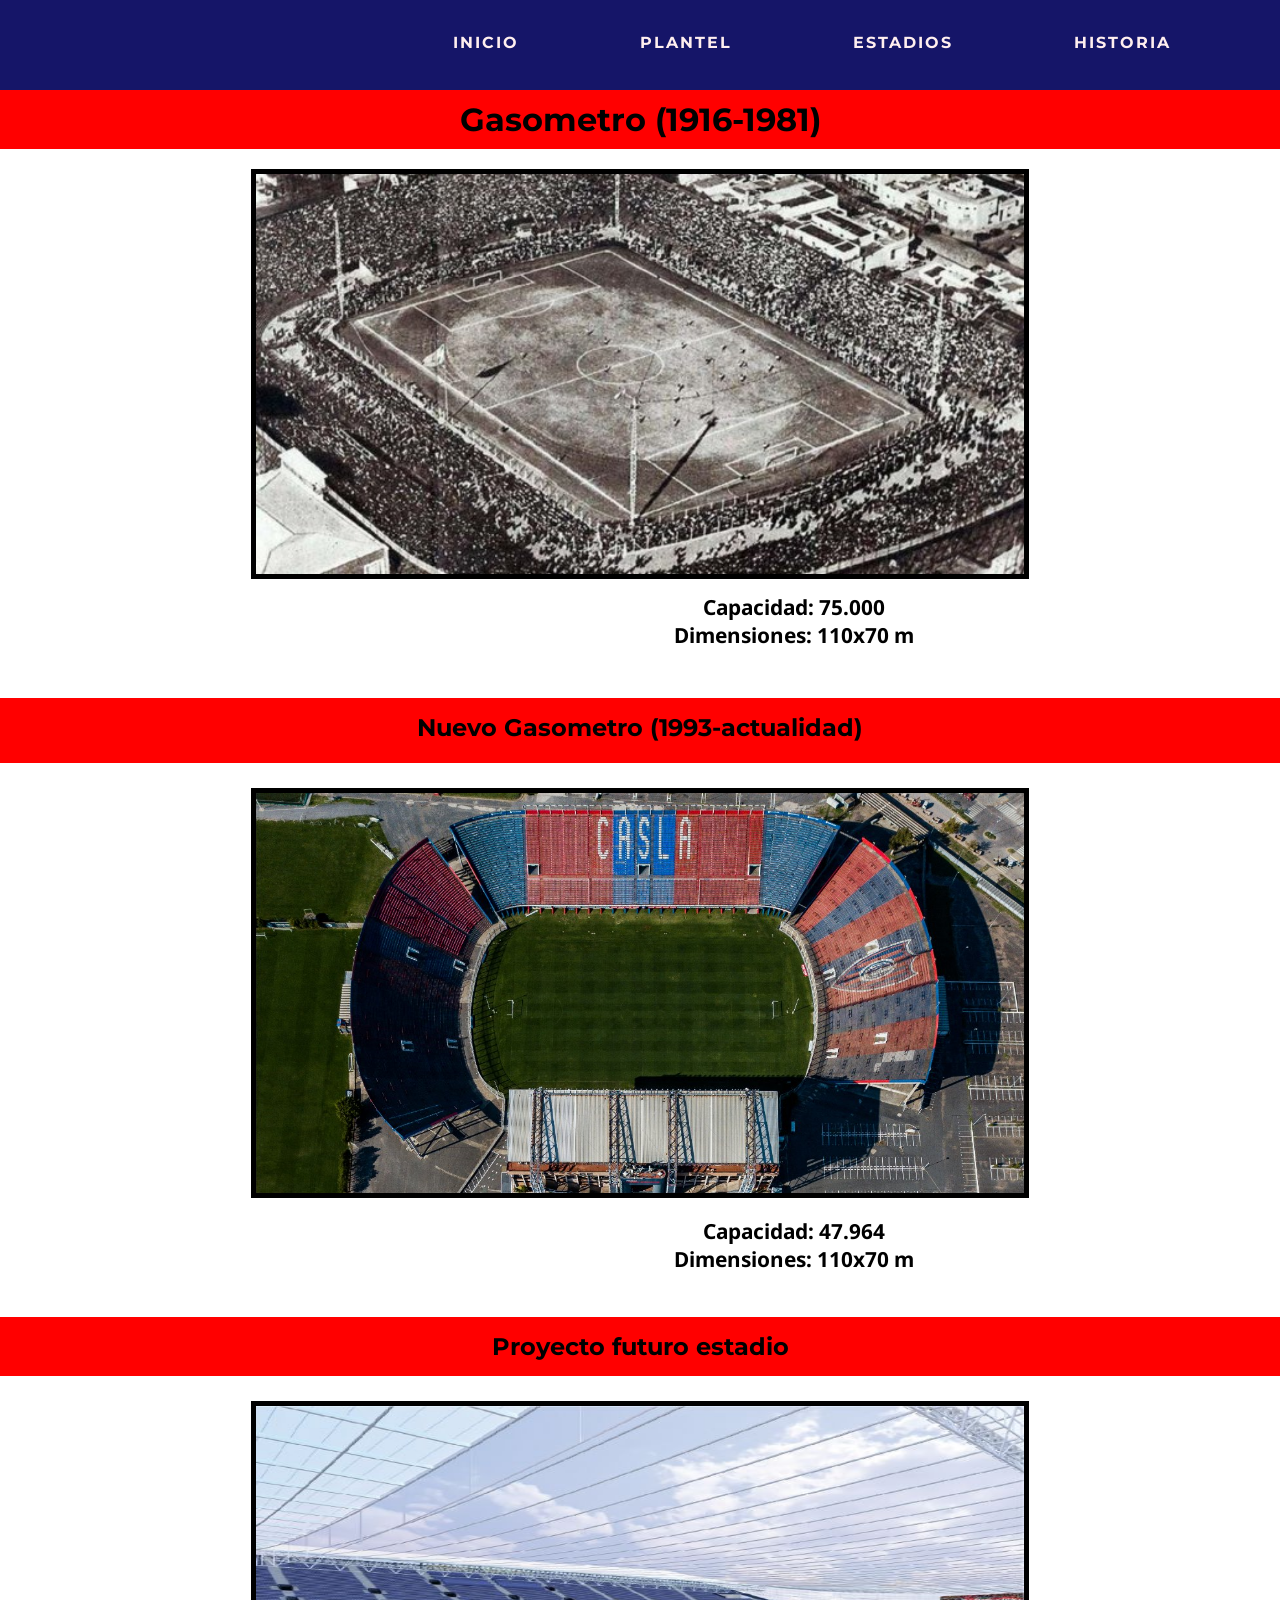
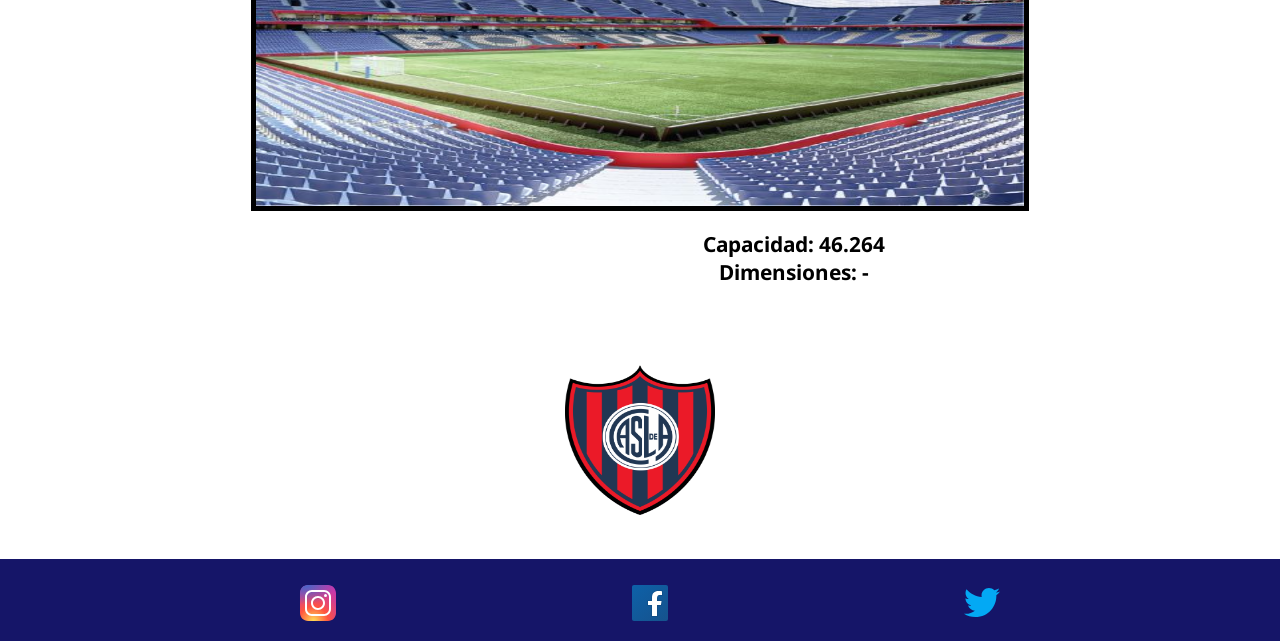
==== section/estadio.html @ 669f0669 "nav cambiada" ====
<!DOCTYPE html>
<html lang="en">
<head>
    <meta charset="UTF-8">
    <meta http-equiv="X-UA-Compatible" content="IE=edge">
    <meta name="viewport" content="width=device-width, initial-scale=1.0">
    <link rel="stylesheet" href="../css/styles.css">
    <link rel="shortcut icon" href="../img/pelota.ico" type="image/x-icon">
    <title>San Lorenzo</title>
</head>
<body>
    <div class="contenedor">
        <header>
            <nav>
                <ul>
                    <li>
                        <a href="../index.html">INICIO</a>
                    </li>
                    <li>
                        <a href="plantel.html">PLANTEL</a>
                    </li>
                    <li>
                        <a href="estadio.html">ESTADIOS</a>
                    </li>
                    <li>
                        <a href="historia.html">HISTORIA</a>
                    </li>
                    <li>
                        <a href="titulos.html">TITULOS</a>
                    </li>
                </ul>
            </nav>
        </header>

        <main class="viejo-gasometro">
            <h1 class="gasometro">Gasometro (1916-1981)</h1>
            <img class="foto-gasometro" src="../img/viejo-gasometro.jpg" alt="antiguo estadio de san lorenzo llamado gasometro">
            <p>Capacidad: 75.000 <br> Dimensiones: 110x70 m</p>
        </main>

        <section class="nuevo-gasometro">
            <h2 class="estadio">Nuevo Gasometro (1993-actualidad)</h2>
            <img class="foto-nuevo" src="../img/nuevo-gasometro.png" alt="estadio actual de san lorenzo llamado nuevo gasometro">
            <p class="capacidad">Capacidad: 47.964 <br> Dimensiones: 110x70 m</p>
        </section>

        <section class="proyecto">
            <h3 class="futuro">Proyecto futuro estadio</h3>
            <img class="foto-proyecto" src="../img/nuevo-estadio.jpg" alt="proyecto de nuevo estadio de san lorenzo">
            <p class="capacidad">Capacidad: 46.264 <br> Dimensiones: -</p>
        </section>

        <div class="escudo">
            <img src="../img/escudo.png" alt="escudo de san lorenzo">
        </div>

        <footer class="redes">
            <a href="https://www.instagram.com/" target="_blank"><img src="../img/instagram-logo.svg" alt="icono de instagram camara fotografica"></a>          
            <a href="https://www.facebook.com/" target="_blank"><img src="../img/facebook-logo.svg" alt="icono de facebook una f fondo color azul"></a>
            <a href="https://twitter.com/home?lang=es" target="_blank"><img src="../img/twitter-logo.svg" alt="icono de twitter"></a>
        </footer>
    </div>
</body>
</html>
---- css/styles.css ----
@import url('https://fonts.googleapis.com/css2?family=Montserrat:ital,wght@0,400;1,200&family=Noto+Sans:ital,wght@0,200;1,400&display=swap');

*{
    margin: 0;
    padding: 0;
}

body{
    text-align: center;
    font-family: 'Montserrat', sans-serif;
    font-weight: bolder;
    flex-direction: column;
    min-height: 100vh;
    background-color: rgb(21, 21, 104);
}

nav ul{
    list-style-type: none;
    margin-top: 20px;
    padding: 10px;
    height: 120px;
    width: 480px;
}

nav ul li{
    padding: 3px;
}

a{
    text-decoration: none;
    color: rgb(255, 239, 239);
    letter-spacing: 2px;
    text-transform: uppercase;
}

a:hover{
    color: rgb(160, 160, 160);
}

.foto-martegani{
    height: 400px;
    width: 400px;
    border: 5px solid black;
    margin: 15px;
}

.noticias{
    background-color: white;
    height: 1200px;
}

.destacadas{
    margin-top: 0%;
    padding: 20px;
    background-color: red;
    text-transform: uppercase;
}

.martegani{
    margin-top: 20px;
    padding: 10px;
    font-size: 2em;
}

p{
    height: 300px;
    width: 450px; 
    font-family: 'Noto Sans', sans-serif;
}

.ofertas{
    margin-top: 20px;
    margin-left: 5px;
    margin-right: 5px;
    letter-spacing: 1px;
}

.pasado{
    margin-top: 15px;
    margin-left: 5px;
    margin-right: 5px;
    letter-spacing: 1px;
}

.amistosos{
    background-color: white;
    height: 700px;
}

.jugador{
    height: 400px;
    width: 400px;
    margin-top: 20px;
    border: 5px solid black;
}

h3{
    margin: 20px;
    font-size: 2em;
}

.partidos{
    font-family: 'Noto Sans', sans-serif;
    letter-spacing: 1px;
    height: 170px;
}

.redes{
    padding: 10px;
    display: flex;
    flex-direction: row;
    justify-content: space-evenly;
}

nav{
    grid-area: nav;
}

.noticias{
    grid-area: noticias;
}

.amistosos{
    grid-area: amistosos;
}

.redes{
    grid-area: redes;
}

.grilla-general{
    display: grid;
    grid-template-areas: 
    "nav"
    "noticias"
    "amistosos"
    "redes";
}

@media (min-width: 480px){
    .grilla-general{
        margin: 0px;
        grid-template-columns: 1fr 1fr;
        grid-template-areas: 
        "nav       nav"
        "noticias  noticias"
        "amistosos amistosos"
        "redes     redes";
    }

nav ul{
    display: flex;
    flex-direction: row;
    justify-content: space-between;
    height: 50px;
    width: 768px;
}

.foto-martegani{
    height: 450px;
    width: 600px;
}

.martegani{
    margin-top: 0px;
}

.ofertas{
    margin-left: 30px;
}

.pasado{
    margin-top: -57px;
    margin-left: 20px;
}

.martegani, .ofertas, .pasado{
    width: 90%;
}

.amistosos{
    margin-top: -130px;
}

.jugador{
    height: 450px;
    width: 600px;
}

.partidos{
    width: 90%;
    margin-left: 40px;
}

}

@media (min-width: 768px){
    .grilla-general{
        margin: 0px;
        grid-template-columns: 1fr 1fr ;
        grid-template-areas:
        "nav nav"
        "noticias noticias"
        "amistosos amistosos"
        "redes redes";
    }

nav ul{
    width: 1024px;
}

.martegani{
    margin-left: 40px;
}

}

@media (min-width: 1024px){

    .grilla-general{
        margin: 0px;
        grid-template-columns: 1fr 1fr;
        grid-template-areas: 
        "nav nav"
        "noticias noticias"
        "amistosos amistosos"
        "redes redes";
    }

nav ul{
    margin-left: 400px;
}

.martegani{
    margin-left: 70px;
}

.ofertas{
    margin-top: 40px;
}

.pasado{
    height: 100%;
    margin-top: -165px;
}

.amistosos{
    margin-top: -275px;
}

.partidos{
    margin-top: 40px;
}

}

.viejo-gasometro{
    background-color: white;
    margin-bottom: -200px;
}

.gasometro{
    background-color: red;
    padding: 10px;
}

.foto-gasometro{
    width: 400px;
    height: 400px;
    border: 5px solid black;
    margin-top: 20px;
    margin-bottom: 10px;
}

.nuevo-gasometro{
    background-color: white;
    margin-bottom: -200px;
}

.estadio{
    background-color: red;
    padding: 15px;
    height: 35px;
    font-size: 1.5em;
    margin-bottom: 25px;
    margin-top: 5px;
}

.foto-nuevo{
    width: 400px;
    height: 400px;
    border: 5px solid black;
}

.titulo{
    margin-bottom: 20px;
}

.capacidad{
    margin-top: 15px;
}

.proyecto{
    background-color: white;
    margin-bottom: -165px;
}

.futuro{
    background-color: red;
    margin: 0px;
    padding: 15px;
    font-size: 1.5em;
}

.foto-proyecto{
    height: 400px;
    width: 400px;
    border: 5px solid black;
    margin-top: 25px;
}

.escudo{
    background-color: white;
    margin-bottom: 10px;
}

.escudo img{
    height: 150px;
    width: 150px;
    margin-bottom: 40px;
}

nav{
    grid-area: nav;
}

.viejo-gasometro{
    grid-area: viejo;
}

.nuevo-gasometro{
    grid-area: nuevo;
}

.proyecto{
    grid-area: proyecto;
}

.escudo{
    grid-area: escudo;
}

.redes{
    grid-area: redes;
}

.contenedor{
    display: grid;
    grid-template-areas: 
    "nav"
    "viejo"
    "nuevo"
    "proyecto"
    "escudo"
    "redes";
}

@media (min-width: 480px){
    .contenedor{
        width: 768px;
        grid-template-columns: 1fr 1fr;
        grid-template-areas:
        "nav      nav"
        "viejo    viejo"
        "nuevo    nuevo"
        "proyecto proyecto"
        "escudo   escudo"
        "redes    redes";
    }

.viejo-gasometro p{
    width: 768px;
    margin-left: 25px;
}

.capacidad{
    width: 768px;
    margin-left: 25px;
}
}


@media (min-width: 768px){
    .contenedor{
        width: 1024px;
        grid-template-columns: 1fr 1fr;
        grid-template-areas: 
        "nav      nav"
        "viejo    viejo"
        "nuevo    nuevo"
        "proyecto proyecto"
        "escudo   escudo"
        "redes    redes";
    }

nav ul, .viejo-gasometro, .nuevo-gasometro, .proyecto, .escudo, .redes{
    width: 1024px;
}

.foto-gasometro, .foto-nuevo, .foto-proyecto{
    width: 600px;
}

.viejo-gasometro p, .capacidad{
    width: 1024px;
    margin-left: 10px;
}

.escudo{
    width: 1024px;
    margin-left: 0px;
}
}

@media (min-width: 1024px){
    .contenedor{
        width: 100%;
        grid-template-columns: 1fr 1fr;
        grid-template-areas:
        "nav nav"
        "viejo viejo"
        "nuevo nuevo"
        "proyecto proyecto"
        "escudo escudo"
        "redes redes";
    }

header nav ul, .viejo-gasometro, .nuevo-gasometro, .proyecto, .escudo, .redes{
    width: 100%;
}

nav ul{
    margin-left: 440px;
}

.foto-gasometro, .foto-nuevo, .foto-proyecto{
    width: 60%;
}

.viejo-gasometro p, .capacidad{
    margin-left: 22%;
    font-size: 1.3em;
}

}
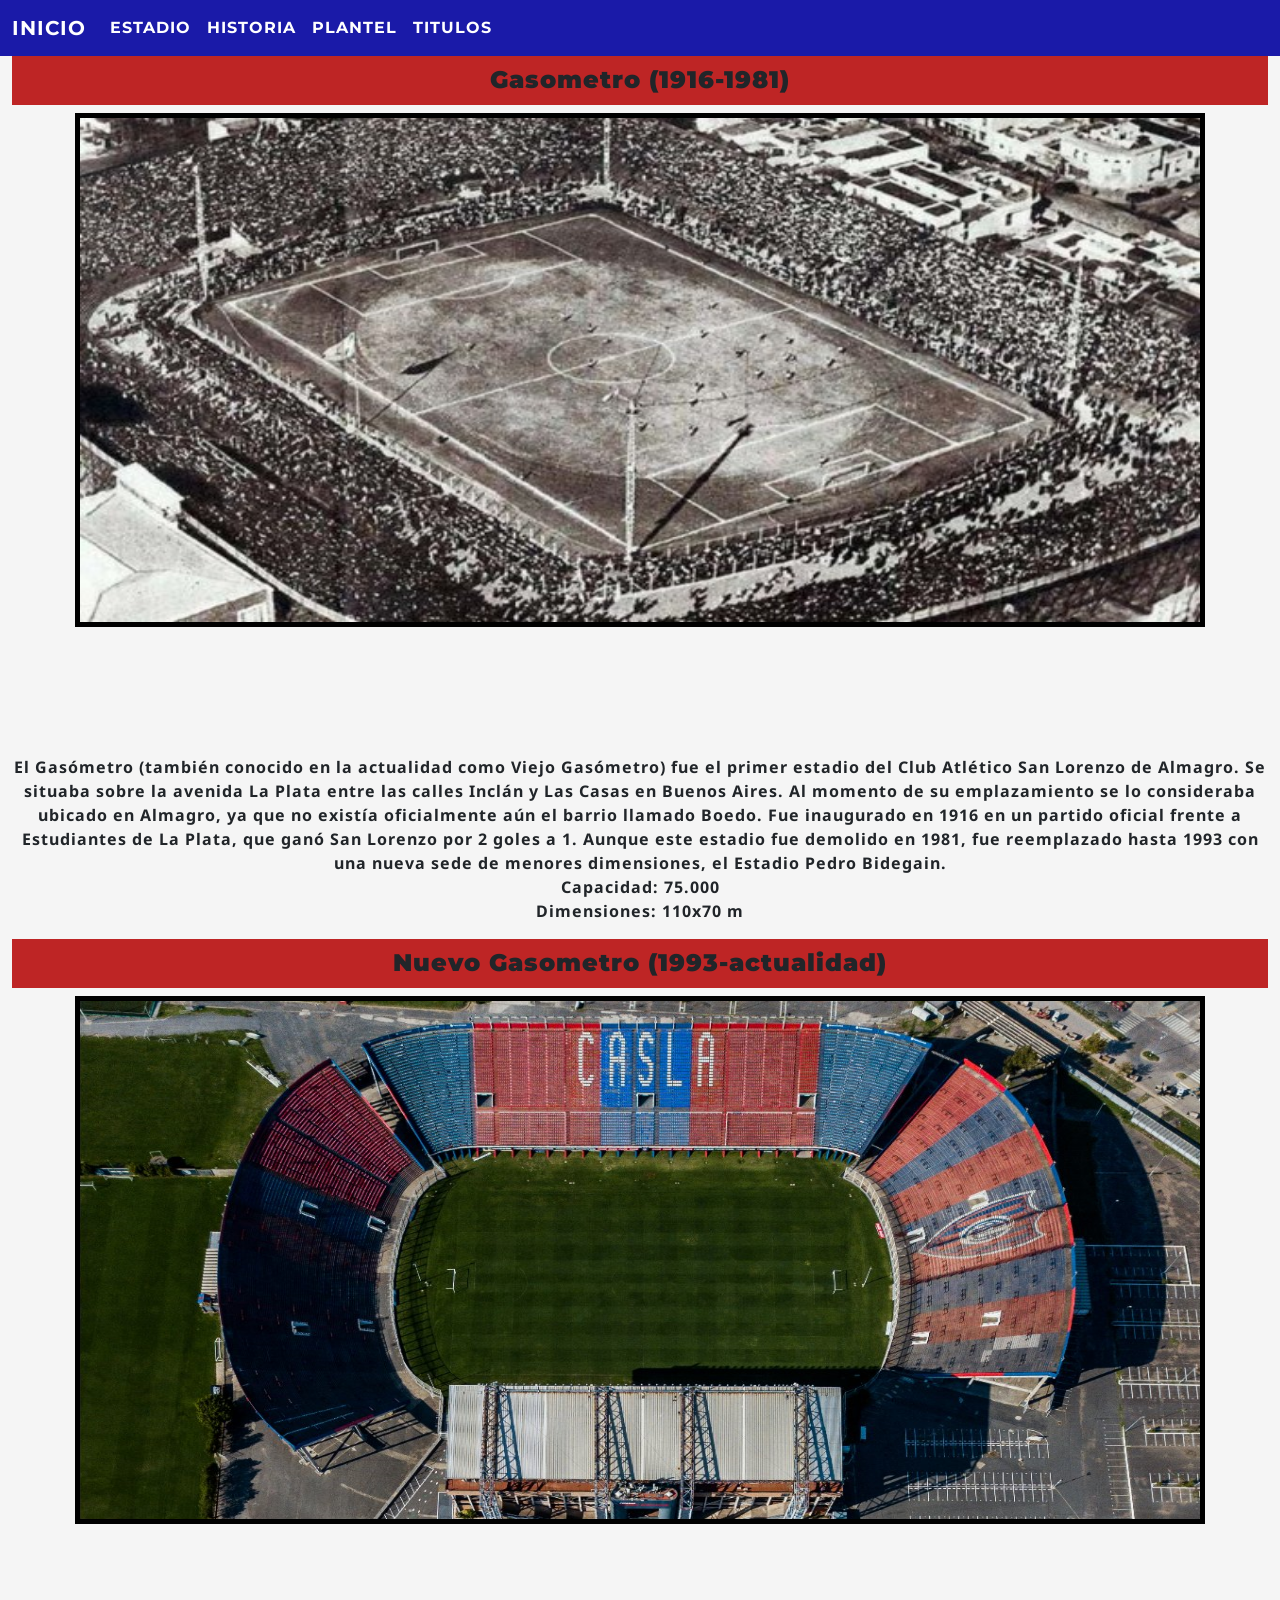
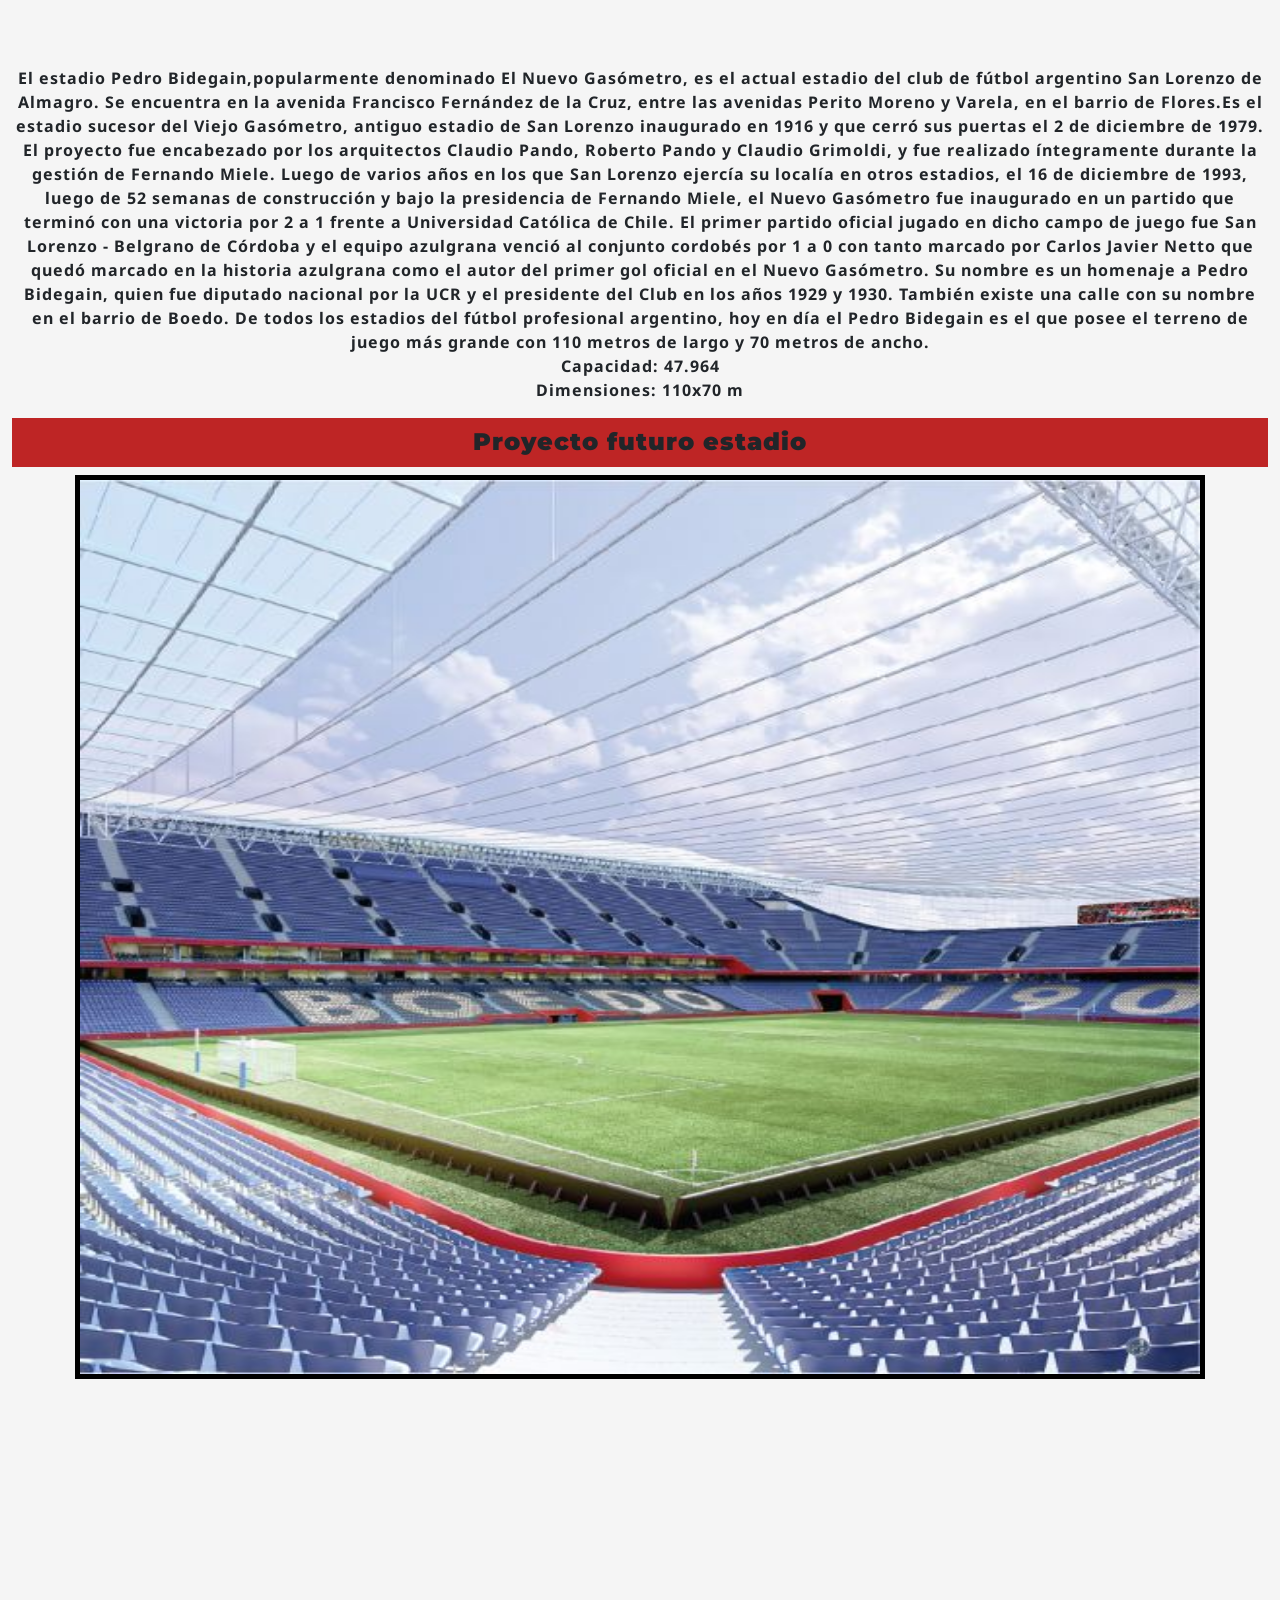
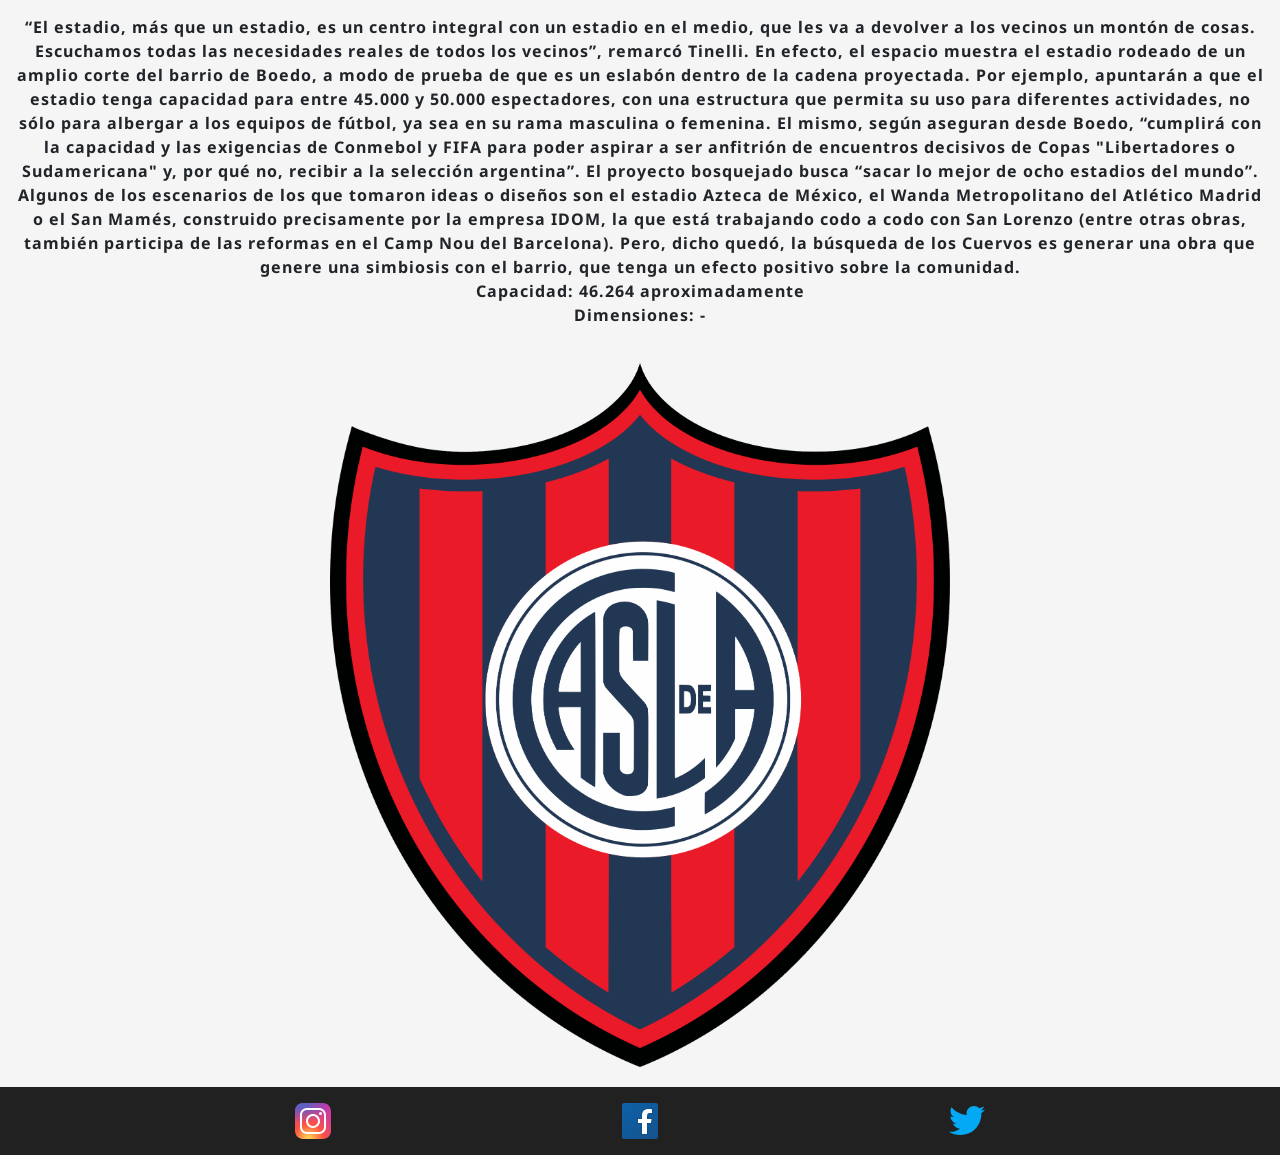
==== commit 8772f150: "480px estadio" ====
--- a/section/estadio.html
+++ b/section/estadio.html
@@ -4,50 +4,74 @@
     <meta charset="UTF-8">
     <meta http-equiv="X-UA-Compatible" content="IE=edge">
     <meta name="viewport" content="width=device-width, initial-scale=1.0">
+    <link href="https://cdn.jsdelivr.net/npm/bootstrap@5.0.2/dist/css/bootstrap.min.css" rel="stylesheet" integrity="sha384-EVSTQN3/azprG1Anm3QDgpJLIm9Nao0Yz1ztcQTwFspd3yD65VohhpuuCOmLASjC" crossorigin="anonymous">
     <link rel="stylesheet" href="../css/styles.css">
     <link rel="shortcut icon" href="../img/pelota.ico" type="image/x-icon">
     <title>San Lorenzo</title>
 </head>
 <body>
-    <div class="contenedor">
         <header>
-            <nav>
-                <ul>
-                    <li>
-                        <a href="../index.html">INICIO</a>
-                    </li>
-                    <li>
-                        <a href="plantel.html">PLANTEL</a>
-                    </li>
-                    <li>
-                        <a href="estadio.html">ESTADIOS</a>
-                    </li>
-                    <li>
-                        <a href="historia.html">HISTORIA</a>
-                    </li>
-                    <li>
-                        <a href="titulos.html">TITULOS</a>
-                    </li>
-                </ul>
+            <nav class="navbar navbar-expand-lg navbar-dark color-nav">
+                <div class="container-fluid">
+                    <a class="navbar-brand text-white" href="../index.html">INICIO</a>
+                    <button class="navbar-toggler" type="button" data-bs-toggle="collapse" data-bs-target="#navbarNav"
+                        aria-controls="navbarNav" aria-expanded="false" aria-label="Toggle navigation">
+                        <span class="navbar-toggler-icon"></span>
+                    </button>
+                    <div class="collapse navbar-collapse" id="navbarNav">
+                        <ul class="navbar-nav">
+                            <li class="nav-item">
+                                <a class="nav-link text-white" aria-current="page" href="estadio.html">ESTADIO</a>
+                            </li>
+                            <li class="nav-item">
+                                <a class="nav-link text-white" href="historia.html">HISTORIA</a>
+                            </li>
+                            <li class="nav-item">
+                                <a class="nav-link text-white" href="plantel.html">PLANTEL</a>
+                            </li>
+                            <li class="nav-item">
+                                <a class="nav-link text-white" href="titulos.html" tabindex="-1" aria-disabled="true">TITULOS</a>
+                            </li>
+                        </ul>
+                    </div>
+                </div>
             </nav>
         </header>
 
-        <main class="viejo-gasometro">
+        <main class="container-fluid viejo-gasometro">
             <h1 class="gasometro">Gasometro (1916-1981)</h1>
-            <img class="foto-gasometro" src="../img/viejo-gasometro.jpg" alt="antiguo estadio de san lorenzo llamado gasometro">
-            <p>Capacidad: 75.000 <br> Dimensiones: 110x70 m</p>
+                <div class="row">
+                    <div class="col-12">
+                        <img class="foto-gasometro" src="../img/viejo-gasometro.jpg" alt="antiguo estadio de san lorenzo llamado gasometro">
+                    </div>
+                    <div class="col-12">
+                        <p>El Gasómetro (también conocido en la actualidad como Viejo Gasómetro) fue el primer estadio del Club Atlético San Lorenzo de Almagro. Se situaba sobre la avenida La Plata entre las calles Inclán y Las Casas en Buenos Aires. Al momento de su emplazamiento se lo consideraba ubicado en Almagro, ya que no existía oficialmente aún el barrio llamado Boedo. Fue inaugurado en 1916 en un partido oficial frente a Estudiantes de La Plata, que ganó San Lorenzo por 2 goles a 1. Aunque este estadio fue demolido en 1981, fue reemplazado hasta 1993 con una nueva sede de menores dimensiones, el Estadio Pedro Bidegain.<br>Capacidad: 75.000 <br> Dimensiones: 110x70 m</p>
+                    </div>
+                </div>
         </main>
 
-        <section class="nuevo-gasometro">
-            <h2 class="estadio">Nuevo Gasometro (1993-actualidad)</h2>
-            <img class="foto-nuevo" src="../img/nuevo-gasometro.png" alt="estadio actual de san lorenzo llamado nuevo gasometro">
-            <p class="capacidad">Capacidad: 47.964 <br> Dimensiones: 110x70 m</p>
+        <section class="container-fluid nuevo-gasometro">
+            <h2>Nuevo Gasometro (1993-actualidad)</h2>
+            <div class="row">
+                <div class="col-12">
+                    <img src="../img/nuevo-gasometro.png" alt="estadio actual de san lorenzo llamado nuevo gasometro">
+                </div>
+                <div class="col-12">
+                    <p>El estadio Pedro Bidegain,​popularmente denominado El Nuevo Gasómetro, es el actual estadio del club de fútbol argentino San Lorenzo de Almagro. Se encuentra en la avenida Francisco Fernández de la Cruz, entre las avenidas Perito Moreno y Varela, en el barrio de Flores.Es el estadio sucesor del Viejo Gasómetro, antiguo estadio de San Lorenzo inaugurado en 1916 y que cerró sus puertas el 2 de diciembre de 1979. El proyecto fue encabezado por los arquitectos Claudio Pando, Roberto Pando y Claudio Grimoldi, y fue realizado íntegramente durante la gestión de Fernando Miele. Luego de varios años en los que San Lorenzo ejercía su localía en otros estadios, el 16 de diciembre de 1993, luego de 52 semanas de construcción y bajo la presidencia de Fernando Miele, el Nuevo Gasómetro fue inaugurado en un partido que terminó con una victoria por 2 a 1 frente a Universidad Católica de Chile. El primer partido oficial jugado en dicho campo de juego fue San Lorenzo - Belgrano de Córdoba y el equipo azulgrana venció al conjunto cordobés por 1 a 0 con tanto marcado por Carlos Javier Netto que quedó marcado en la historia azulgrana como el autor del primer gol oficial en el Nuevo Gasómetro. Su nombre es un homenaje a Pedro Bidegain, quien fue diputado nacional por la UCR y el presidente del Club en los años 1929 y 1930. También existe una calle con su nombre en el barrio de Boedo. De todos los estadios del fútbol profesional argentino, hoy en día el Pedro Bidegain es el que posee el terreno de juego más grande con 110 metros de largo y 70 metros de ancho.​<br>Capacidad: 47.964 <br> Dimensiones: 110x70 m</p>
+                </div>
+            </div>
         </section>
 
-        <section class="proyecto">
-            <h3 class="futuro">Proyecto futuro estadio</h3>
-            <img class="foto-proyecto" src="../img/nuevo-estadio.jpg" alt="proyecto de nuevo estadio de san lorenzo">
-            <p class="capacidad">Capacidad: 46.264 <br> Dimensiones: -</p>
+        <section class=" container-fluid proyecto">
+            <h3>Proyecto futuro estadio</h3>
+            <div class="row">
+                <div class="col-12">
+                    <img src="../img/nuevo-estadio.jpg" alt="proyecto de nuevo estadio de san lorenzo">
+                </div>
+                <div class="col-12">
+                    <p>“El estadio, más que un estadio, es un centro integral con un estadio en el medio, que les va a devolver a los vecinos un montón de cosas. Escuchamos todas las necesidades reales de todos los vecinos”, remarcó Tinelli. En efecto, el espacio muestra el estadio rodeado de un amplio corte del barrio de Boedo, a modo de prueba de que es un eslabón dentro de la cadena proyectada. Por ejemplo, apuntarán a que el estadio tenga capacidad para entre 45.000 y 50.000 espectadores, con una estructura que permita su uso para diferentes actividades, no sólo para albergar a los equipos de fútbol, ya sea en su rama masculina o femenina. El mismo, según aseguran desde Boedo, “cumplirá con la capacidad y las exigencias de Conmebol y FIFA para poder aspirar a ser anfitrión de encuentros decisivos de Copas "Libertadores o Sudamericana" y, por qué no, recibir a la selección argentina”. El proyecto bosquejado busca “sacar lo mejor de ocho estadios del mundo”. Algunos de los escenarios de los que tomaron ideas o diseños son el estadio Azteca de México, el Wanda Metropolitano del Atlético Madrid o el San Mamés, construido precisamente por la empresa IDOM, la que está trabajando codo a codo con San Lorenzo (entre otras obras, también participa de las reformas en el Camp Nou del Barcelona). Pero, dicho quedó, la búsqueda de los Cuervos es generar una obra que genere una simbiosis con el barrio, que tenga un efecto positivo sobre la comunidad.<br> Capacidad: 46.264 aproximadamente <br> Dimensiones: -</p>
+                </div>
+            </div>
         </section>
 
         <div class="escudo">
@@ -59,6 +83,8 @@
             <a href="https://www.facebook.com/" target="_blank"><img src="../img/facebook-logo.svg" alt="icono de facebook una f fondo color azul"></a>
             <a href="https://twitter.com/home?lang=es" target="_blank"><img src="../img/twitter-logo.svg" alt="icono de twitter"></a>
         </footer>
-    </div>
+
+<script src="https://cdn.jsdelivr.net/npm/bootstrap@5.0.2/dist/js/bootstrap.bundle.min.js" integrity="sha384-MrcW6ZMFYlzcLA8Nl+NtUVF0sA7MsXsP1UyJoMp4YLEuNSfAP+JcXn/tWtIaxVXM" crossorigin="anonymous"></script>
+
 </body>
 </html>
--- a/css/styles.css
+++ b/css/styles.css
@@ -1,455 +1,102 @@
 @import url('https://fonts.googleapis.com/css2?family=Montserrat:ital,wght@0,400;1,200&family=Noto+Sans:ital,wght@0,200;1,400&display=swap');
 
 *{
-    margin: 0;
-    padding: 0;
+    margin: 0px;
+    padding: 0px;
 }
 
 body{
+    font-family: 'Montserrat', sans-serif;
+    min-height: 100vh;
+    flex-direction: column;
+    font-weight: bolder;
+    background-color: whitesmoke;
+    letter-spacing: 1px;
+    display: flex;
     text-align: center;
-    font-family: 'Montserrat', sans-serif;
-    font-weight: bolder;
-    flex-direction: column;
-    min-height: 100vh;
-    background-color: rgb(21, 21, 104);
 }
 
-nav ul{
-    list-style-type: none;
-    margin-top: 20px;
-    padding: 10px;
-    height: 120px;
-    width: 480px;
+.color-nav{
+    background-color: rgb(26, 26, 168);
 }
 
-nav ul li{
-    padding: 3px;
+.colorenlace{
+    color: white;
 }
 
-a{
-    text-decoration: none;
-    color: rgb(255, 239, 239);
-    letter-spacing: 2px;
-    text-transform: uppercase;
+.viejo-gasometro{
+    width: 100%;
 }
 
-a:hover{
-    color: rgb(160, 160, 160);
+.viejo-gasometro h1{
+    background-color: rgb(190, 37, 37);
+    padding: 10px;
+    font-weight: bolder;
+    font-size: 1.5em;
 }
 
-.foto-martegani{
-    height: 400px;
-    width: 400px;
+.foto-gasometro{
+    height: 80%;
+    width: 90%;
     border: 5px solid black;
-    margin: 15px;
 }
 
-.noticias{
-    background-color: white;
-    height: 1200px;
+.viejo-gasometro p{
+    font-family:'Noto Sans', sans-serif;
 }
 
-.destacadas{
-    margin-top: 0%;
-    padding: 20px;
-    background-color: red;
-    text-transform: uppercase;
+.nuevo-gasometro h2{
+    font-size: 1.5em;
+    background-color: rgb(190, 37, 37);
+    font-weight: bolder;
+    padding: 10px;
 }
 
-.martegani{
-    margin-top: 20px;
-    padding: 10px;
-    font-size: 2em;
+.nuevo-gasometro img{
+    height: 80%;
+    width: 90%;
+    border: 5px solid black;
 }
 
-p{
-    height: 300px;
-    width: 450px; 
+.nuevo-gasometro p{
+    margin-top: 10px;
     font-family: 'Noto Sans', sans-serif;
 }
 
-.ofertas{
-    margin-top: 20px;
-    margin-left: 5px;
-    margin-right: 5px;
-    letter-spacing: 1px;
+.proyecto h3{
+    font-weight: bolder;
+    font-size: 1.5em;
+    background-color: rgb(190, 37, 37);
+    padding: 10px;
 }
 
-.pasado{
-    margin-top: 15px;
-    margin-left: 5px;
-    margin-right: 5px;
-    letter-spacing: 1px;
-}
-
-.amistosos{
-    background-color: white;
-    height: 700px;
-}
-
-.jugador{
-    height: 400px;
-    width: 400px;
-    margin-top: 20px;
+.proyecto img{
+    height: 80%;
+    width: 90%;
     border: 5px solid black;
 }
 
-h3{
-    margin: 20px;
-    font-size: 2em;
+.proyecto p{
+    margin-top: 10px;
+    font-family: 'Noto Sans', sans-serif;
 }
 
-.partidos{
-    font-family: 'Noto Sans', sans-serif;
-    letter-spacing: 1px;
-    height: 170px;
+.escudo img{
+    margin-top: 10px;
+    padding: 10px;
+    height: 50%;
+    width: 50%;
 }
 
 .redes{
-    padding: 10px;
     display: flex;
     flex-direction: row;
     justify-content: space-evenly;
+    padding: 10px;
+    background-color: rgb(34, 33, 33);
+    margin-top: 10px;
 }
 
-nav{
-    grid-area: nav;
-}
-
-.noticias{
-    grid-area: noticias;
-}
-
-.amistosos{
-    grid-area: amistosos;
-}
-
-.redes{
-    grid-area: redes;
-}
-
-.grilla-general{
-    display: grid;
-    grid-template-areas: 
-    "nav"
-    "noticias"
-    "amistosos"
-    "redes";
-}
-
-@media (min-width: 480px){
-    .grilla-general{
-        margin: 0px;
-        grid-template-columns: 1fr 1fr;
-        grid-template-areas: 
-        "nav       nav"
-        "noticias  noticias"
-        "amistosos amistosos"
-        "redes     redes";
-    }
-
-nav ul{
-    display: flex;
-    flex-direction: row;
-    justify-content: space-between;
-    height: 50px;
-    width: 768px;
-}
-
-.foto-martegani{
-    height: 450px;
-    width: 600px;
-}
-
-.martegani{
-    margin-top: 0px;
-}
-
-.ofertas{
-    margin-left: 30px;
-}
-
-.pasado{
-    margin-top: -57px;
-    margin-left: 20px;
-}
-
-.martegani, .ofertas, .pasado{
-    width: 90%;
-}
-
-.amistosos{
-    margin-top: -130px;
-}
-
-.jugador{
-    height: 450px;
-    width: 600px;
-}
-
-.partidos{
-    width: 90%;
-    margin-left: 40px;
-}
-
-}
-
-@media (min-width: 768px){
-    .grilla-general{
-        margin: 0px;
-        grid-template-columns: 1fr 1fr ;
-        grid-template-areas:
-        "nav nav"
-        "noticias noticias"
-        "amistosos amistosos"
-        "redes redes";
-    }
-
-nav ul{
-    width: 1024px;
-}
-
-.martegani{
-    margin-left: 40px;
-}
-
-}
-
-@media (min-width: 1024px){
-
-    .grilla-general{
-        margin: 0px;
-        grid-template-columns: 1fr 1fr;
-        grid-template-areas: 
-        "nav nav"
-        "noticias noticias"
-        "amistosos amistosos"
-        "redes redes";
-    }
-
-nav ul{
-    margin-left: 400px;
-}
-
-.martegani{
-    margin-left: 70px;
-}
-
-.ofertas{
-    margin-top: 40px;
-}
-
-.pasado{
-    height: 100%;
-    margin-top: -165px;
-}
-
-.amistosos{
-    margin-top: -275px;
-}
-
-.partidos{
-    margin-top: 40px;
-}
-
-}
-
-.viejo-gasometro{
-    background-color: white;
-    margin-bottom: -200px;
-}
-
-.gasometro{
-    background-color: red;
-    padding: 10px;
-}
-
-.foto-gasometro{
-    width: 400px;
-    height: 400px;
-    border: 5px solid black;
-    margin-top: 20px;
-    margin-bottom: 10px;
-}
-
-.nuevo-gasometro{
-    background-color: white;
-    margin-bottom: -200px;
-}
-
-.estadio{
-    background-color: red;
-    padding: 15px;
-    height: 35px;
-    font-size: 1.5em;
-    margin-bottom: 25px;
-    margin-top: 5px;
-}
-
-.foto-nuevo{
-    width: 400px;
-    height: 400px;
-    border: 5px solid black;
-}
-
-.titulo{
-    margin-bottom: 20px;
-}
-
-.capacidad{
-    margin-top: 15px;
-}
-
-.proyecto{
-    background-color: white;
-    margin-bottom: -165px;
-}
-
-.futuro{
-    background-color: red;
-    margin: 0px;
-    padding: 15px;
-    font-size: 1.5em;
-}
-
-.foto-proyecto{
-    height: 400px;
-    width: 400px;
-    border: 5px solid black;
-    margin-top: 25px;
-}
-
-.escudo{
-    background-color: white;
-    margin-bottom: 10px;
-}
-
-.escudo img{
-    height: 150px;
-    width: 150px;
-    margin-bottom: 40px;
-}
-
-nav{
-    grid-area: nav;
-}
-
-.viejo-gasometro{
-    grid-area: viejo;
-}
-
-.nuevo-gasometro{
-    grid-area: nuevo;
-}
-
-.proyecto{
-    grid-area: proyecto;
-}
-
-.escudo{
-    grid-area: escudo;
-}
-
-.redes{
-    grid-area: redes;
-}
-
-.contenedor{
-    display: grid;
-    grid-template-areas: 
-    "nav"
-    "viejo"
-    "nuevo"
-    "proyecto"
-    "escudo"
-    "redes";
-}
-
-@media (min-width: 480px){
-    .contenedor{
-        width: 768px;
-        grid-template-columns: 1fr 1fr;
-        grid-template-areas:
-        "nav      nav"
-        "viejo    viejo"
-        "nuevo    nuevo"
-        "proyecto proyecto"
-        "escudo   escudo"
-        "redes    redes";
-    }
-
-.viejo-gasometro p{
-    width: 768px;
-    margin-left: 25px;
-}
-
-.capacidad{
-    width: 768px;
-    margin-left: 25px;
-}
-}
-
-
-@media (min-width: 768px){
-    .contenedor{
-        width: 1024px;
-        grid-template-columns: 1fr 1fr;
-        grid-template-areas: 
-        "nav      nav"
-        "viejo    viejo"
-        "nuevo    nuevo"
-        "proyecto proyecto"
-        "escudo   escudo"
-        "redes    redes";
-    }
-
-nav ul, .viejo-gasometro, .nuevo-gasometro, .proyecto, .escudo, .redes{
-    width: 1024px;
-}
-
-.foto-gasometro, .foto-nuevo, .foto-proyecto{
-    width: 600px;
-}
-
-.viejo-gasometro p, .capacidad{
-    width: 1024px;
-    margin-left: 10px;
-}
-
-.escudo{
-    width: 1024px;
-    margin-left: 0px;
-}
-}
-
-@media (min-width: 1024px){
-    .contenedor{
-        width: 100%;
-        grid-template-columns: 1fr 1fr;
-        grid-template-areas:
-        "nav nav"
-        "viejo viejo"
-        "nuevo nuevo"
-        "proyecto proyecto"
-        "escudo escudo"
-        "redes redes";
-    }
-
-header nav ul, .viejo-gasometro, .nuevo-gasometro, .proyecto, .escudo, .redes{
-    width: 100%;
-}
-
-nav ul{
-    margin-left: 440px;
-}
-
-.foto-gasometro, .foto-nuevo, .foto-proyecto{
-    width: 60%;
-}
-
-.viejo-gasometro p, .capacidad{
-    margin-left: 22%;
-    font-size: 1.3em;
-}
-
+@media (min-width 480px){
+    
 }
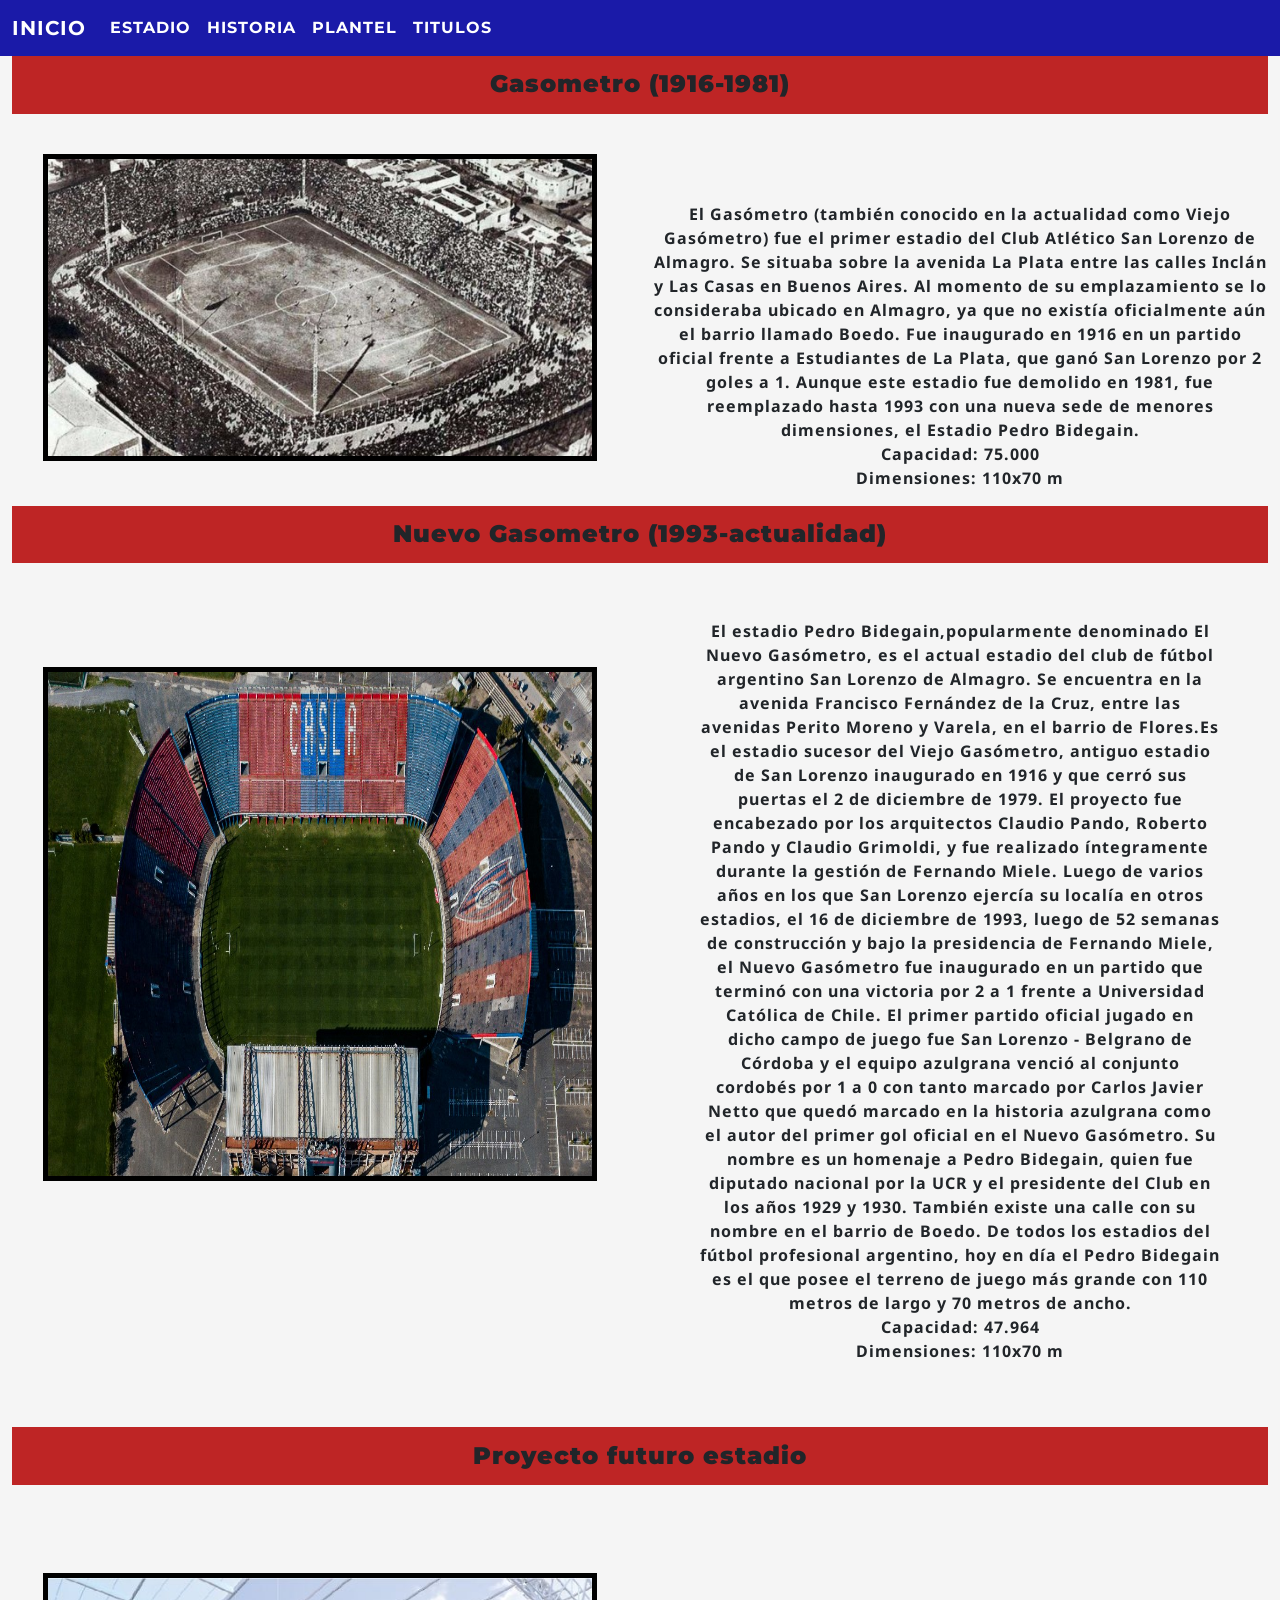
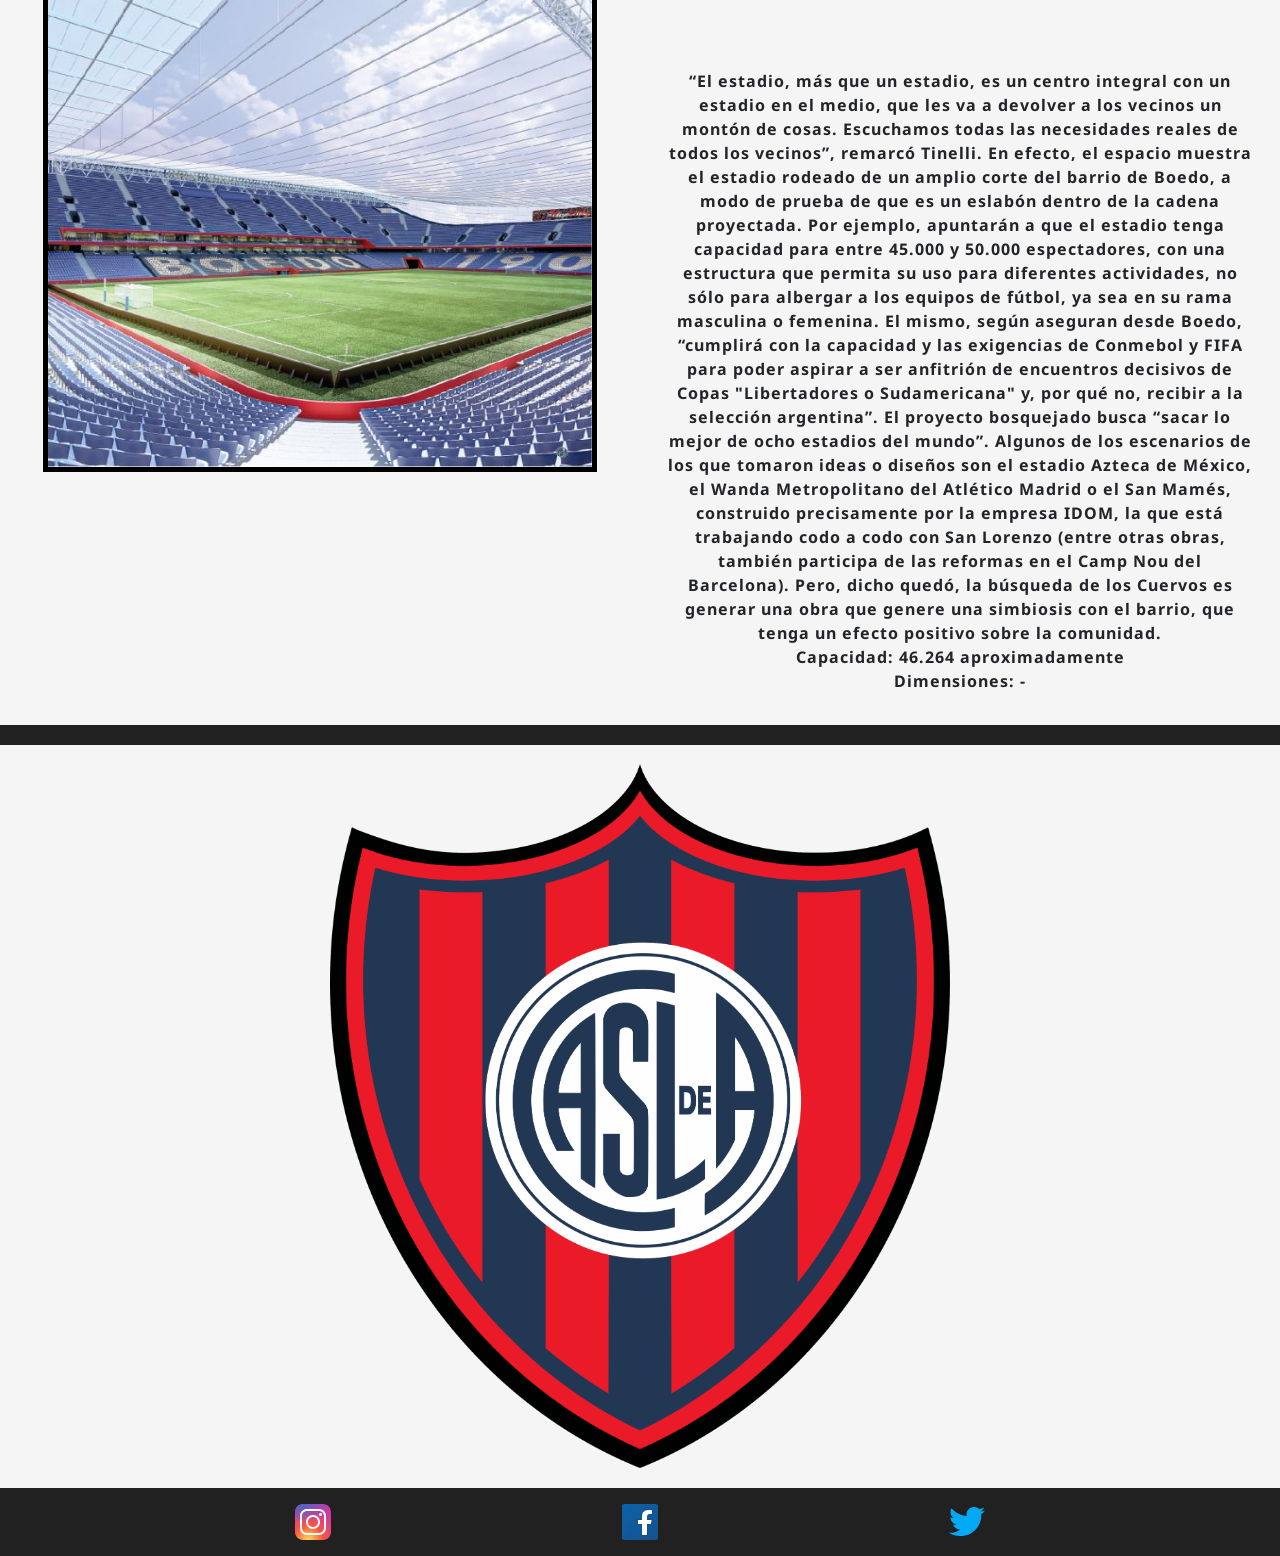
==== commit d5abe525: "estadio-breakpoints" ====
--- a/section/estadio.html
+++ b/section/estadio.html
@@ -11,7 +11,7 @@
 </head>
 <body>
         <header>
-            <nav class="navbar navbar-expand-lg navbar-dark color-nav">
+            <nav class="navbar navbar-expand-lg navbar-dark color-nav a-nav">
                 <div class="container-fluid">
                     <a class="navbar-brand text-white" href="../index.html">INICIO</a>
                     <button class="navbar-toggler" type="button" data-bs-toggle="collapse" data-bs-target="#navbarNav"
@@ -41,10 +41,10 @@
         <main class="container-fluid viejo-gasometro">
             <h1 class="gasometro">Gasometro (1916-1981)</h1>
                 <div class="row">
-                    <div class="col-12">
+                    <div class="col-12 col-lg-7 col-xl-6">
                         <img class="foto-gasometro" src="../img/viejo-gasometro.jpg" alt="antiguo estadio de san lorenzo llamado gasometro">
                     </div>
-                    <div class="col-12">
+                    <div class="col-12 col-lg-5 col-xl-6">
                         <p>El Gasómetro (también conocido en la actualidad como Viejo Gasómetro) fue el primer estadio del Club Atlético San Lorenzo de Almagro. Se situaba sobre la avenida La Plata entre las calles Inclán y Las Casas en Buenos Aires. Al momento de su emplazamiento se lo consideraba ubicado en Almagro, ya que no existía oficialmente aún el barrio llamado Boedo. Fue inaugurado en 1916 en un partido oficial frente a Estudiantes de La Plata, que ganó San Lorenzo por 2 goles a 1. Aunque este estadio fue demolido en 1981, fue reemplazado hasta 1993 con una nueva sede de menores dimensiones, el Estadio Pedro Bidegain.<br>Capacidad: 75.000 <br> Dimensiones: 110x70 m</p>
                     </div>
                 </div>
@@ -53,10 +53,10 @@
         <section class="container-fluid nuevo-gasometro">
             <h2>Nuevo Gasometro (1993-actualidad)</h2>
             <div class="row">
-                <div class="col-12">
+                <div class="col-12 col-lg-7 col-xl-6">
                     <img src="../img/nuevo-gasometro.png" alt="estadio actual de san lorenzo llamado nuevo gasometro">
                 </div>
-                <div class="col-12">
+                <div class="col-12 col-lg-5 col-xl-6">
                     <p>El estadio Pedro Bidegain,​popularmente denominado El Nuevo Gasómetro, es el actual estadio del club de fútbol argentino San Lorenzo de Almagro. Se encuentra en la avenida Francisco Fernández de la Cruz, entre las avenidas Perito Moreno y Varela, en el barrio de Flores.Es el estadio sucesor del Viejo Gasómetro, antiguo estadio de San Lorenzo inaugurado en 1916 y que cerró sus puertas el 2 de diciembre de 1979. El proyecto fue encabezado por los arquitectos Claudio Pando, Roberto Pando y Claudio Grimoldi, y fue realizado íntegramente durante la gestión de Fernando Miele. Luego de varios años en los que San Lorenzo ejercía su localía en otros estadios, el 16 de diciembre de 1993, luego de 52 semanas de construcción y bajo la presidencia de Fernando Miele, el Nuevo Gasómetro fue inaugurado en un partido que terminó con una victoria por 2 a 1 frente a Universidad Católica de Chile. El primer partido oficial jugado en dicho campo de juego fue San Lorenzo - Belgrano de Córdoba y el equipo azulgrana venció al conjunto cordobés por 1 a 0 con tanto marcado por Carlos Javier Netto que quedó marcado en la historia azulgrana como el autor del primer gol oficial en el Nuevo Gasómetro. Su nombre es un homenaje a Pedro Bidegain, quien fue diputado nacional por la UCR y el presidente del Club en los años 1929 y 1930. También existe una calle con su nombre en el barrio de Boedo. De todos los estadios del fútbol profesional argentino, hoy en día el Pedro Bidegain es el que posee el terreno de juego más grande con 110 metros de largo y 70 metros de ancho.​<br>Capacidad: 47.964 <br> Dimensiones: 110x70 m</p>
                 </div>
             </div>
@@ -65,10 +65,10 @@
         <section class=" container-fluid proyecto">
             <h3>Proyecto futuro estadio</h3>
             <div class="row">
-                <div class="col-12">
+                <div class="col-12 col-lg-7 col-xl-6">
                     <img src="../img/nuevo-estadio.jpg" alt="proyecto de nuevo estadio de san lorenzo">
                 </div>
-                <div class="col-12">
+                <div class="col-12 col-lg-5 col-xl-6">
                     <p>“El estadio, más que un estadio, es un centro integral con un estadio en el medio, que les va a devolver a los vecinos un montón de cosas. Escuchamos todas las necesidades reales de todos los vecinos”, remarcó Tinelli. En efecto, el espacio muestra el estadio rodeado de un amplio corte del barrio de Boedo, a modo de prueba de que es un eslabón dentro de la cadena proyectada. Por ejemplo, apuntarán a que el estadio tenga capacidad para entre 45.000 y 50.000 espectadores, con una estructura que permita su uso para diferentes actividades, no sólo para albergar a los equipos de fútbol, ya sea en su rama masculina o femenina. El mismo, según aseguran desde Boedo, “cumplirá con la capacidad y las exigencias de Conmebol y FIFA para poder aspirar a ser anfitrión de encuentros decisivos de Copas "Libertadores o Sudamericana" y, por qué no, recibir a la selección argentina”. El proyecto bosquejado busca “sacar lo mejor de ocho estadios del mundo”. Algunos de los escenarios de los que tomaron ideas o diseños son el estadio Azteca de México, el Wanda Metropolitano del Atlético Madrid o el San Mamés, construido precisamente por la empresa IDOM, la que está trabajando codo a codo con San Lorenzo (entre otras obras, también participa de las reformas en el Camp Nou del Barcelona). Pero, dicho quedó, la búsqueda de los Cuervos es generar una obra que genere una simbiosis con el barrio, que tenga un efecto positivo sobre la comunidad.<br> Capacidad: 46.264 aproximadamente <br> Dimensiones: -</p>
                 </div>
             </div>
--- a/css/styles.css
+++ b/css/styles.css
@@ -30,7 +30,7 @@
 
 .viejo-gasometro h1{
     background-color: rgb(190, 37, 37);
-    padding: 10px;
+    padding: 0.6em;
     font-weight: bolder;
     font-size: 1.5em;
 }
@@ -49,7 +49,7 @@
     font-size: 1.5em;
     background-color: rgb(190, 37, 37);
     font-weight: bolder;
-    padding: 10px;
+    padding: 0.6em;
 }
 
 .nuevo-gasometro img{
@@ -59,7 +59,7 @@
 }
 
 .nuevo-gasometro p{
-    margin-top: 10px;
+    margin-top: 0.6em;
     font-family: 'Noto Sans', sans-serif;
 }
 
@@ -67,7 +67,7 @@
     font-weight: bolder;
     font-size: 1.5em;
     background-color: rgb(190, 37, 37);
-    padding: 10px;
+    padding: 0.6em;
 }
 
 .proyecto img{
@@ -77,13 +77,13 @@
 }
 
 .proyecto p{
-    margin-top: 10px;
+    margin-top: 0.6em;
     font-family: 'Noto Sans', sans-serif;
 }
 
 .escudo img{
-    margin-top: 10px;
-    padding: 10px;
+    margin-top: 0.6em;
+    padding: 0.6em;
     height: 50%;
     width: 50%;
 }
@@ -97,6 +97,117 @@
     margin-top: 10px;
 }
 
-@media (min-width 480px){
-    
+@media (min-width: 480px){
+
+.foto-gasometro{
+    margin-top: 1em;
+}
+
+.viejo-gasometro p{
+    margin-top: -1.5em;
+}
+
+.nuevo-gasometro img{
+    margin-top: 1em;
+}
+
+.nuevo-gasometro p{
+    margin-top: -1.5em;
+}
+
+.proyecto img{
+    margin-top: 1em;
+}
+
+.proyecto p{
+    margin-top: -3em;
+}
+
+.escudo{
+    border-top: 20px solid rgb(34, 33, 33);
+}
+
+}
+
+@media (min-width: 768px){
+
+.viejo-gasometro p{
+    margin-top: 0em;
+}
+
+.nuevo-gasometro img{
+    margin-top: 10em;
+    height: 60%;
+}
+
+.nuevo-gasometro p{
+    margin-top: 0em;
+}
+
+.proyecto p{
+    margin-top: 0em;
+}
+
+.proyecto img{
+    margin-top: 5em;
+}
+}
+
+@media (min-width: 1024px){
+
+.navbar-brand:hover{
+    color: rgb(196, 192, 192) !important;
+}
+
+.nav-link:hover{
+    color: rgb(196, 192, 192) !important;
+}
+
+.foto-gasometro{
+    margin-top: 2em;
+}
+
+.nuevo-gasometro p{
+    margin-top: 0em;
+}
+
+.nuevo-gasometro img{
+    margin-top: 10em;
+    height: 60%;
+}
+
+.proyecto img{
+    height: 60%;
+    margin-top: 10em;
+}
+
+.proyecto p{
+    margin-top: 0em;
+}
+
+}
+
+@media (min-width: 1200px){
+
+.viejo-gasometro p{
+    margin-top: 5em;
+}
+
+.nuevo-gasometro img{
+    margin-top: 6em;
+}
+
+.nuevo-gasometro p{
+    padding: 3em;
+}
+
+.proyecto p{
+    padding: 1em;
+    margin-top: 10em;
+}
+
+.proyecto img{
+    margin-top: 5em;
+}
+
 }
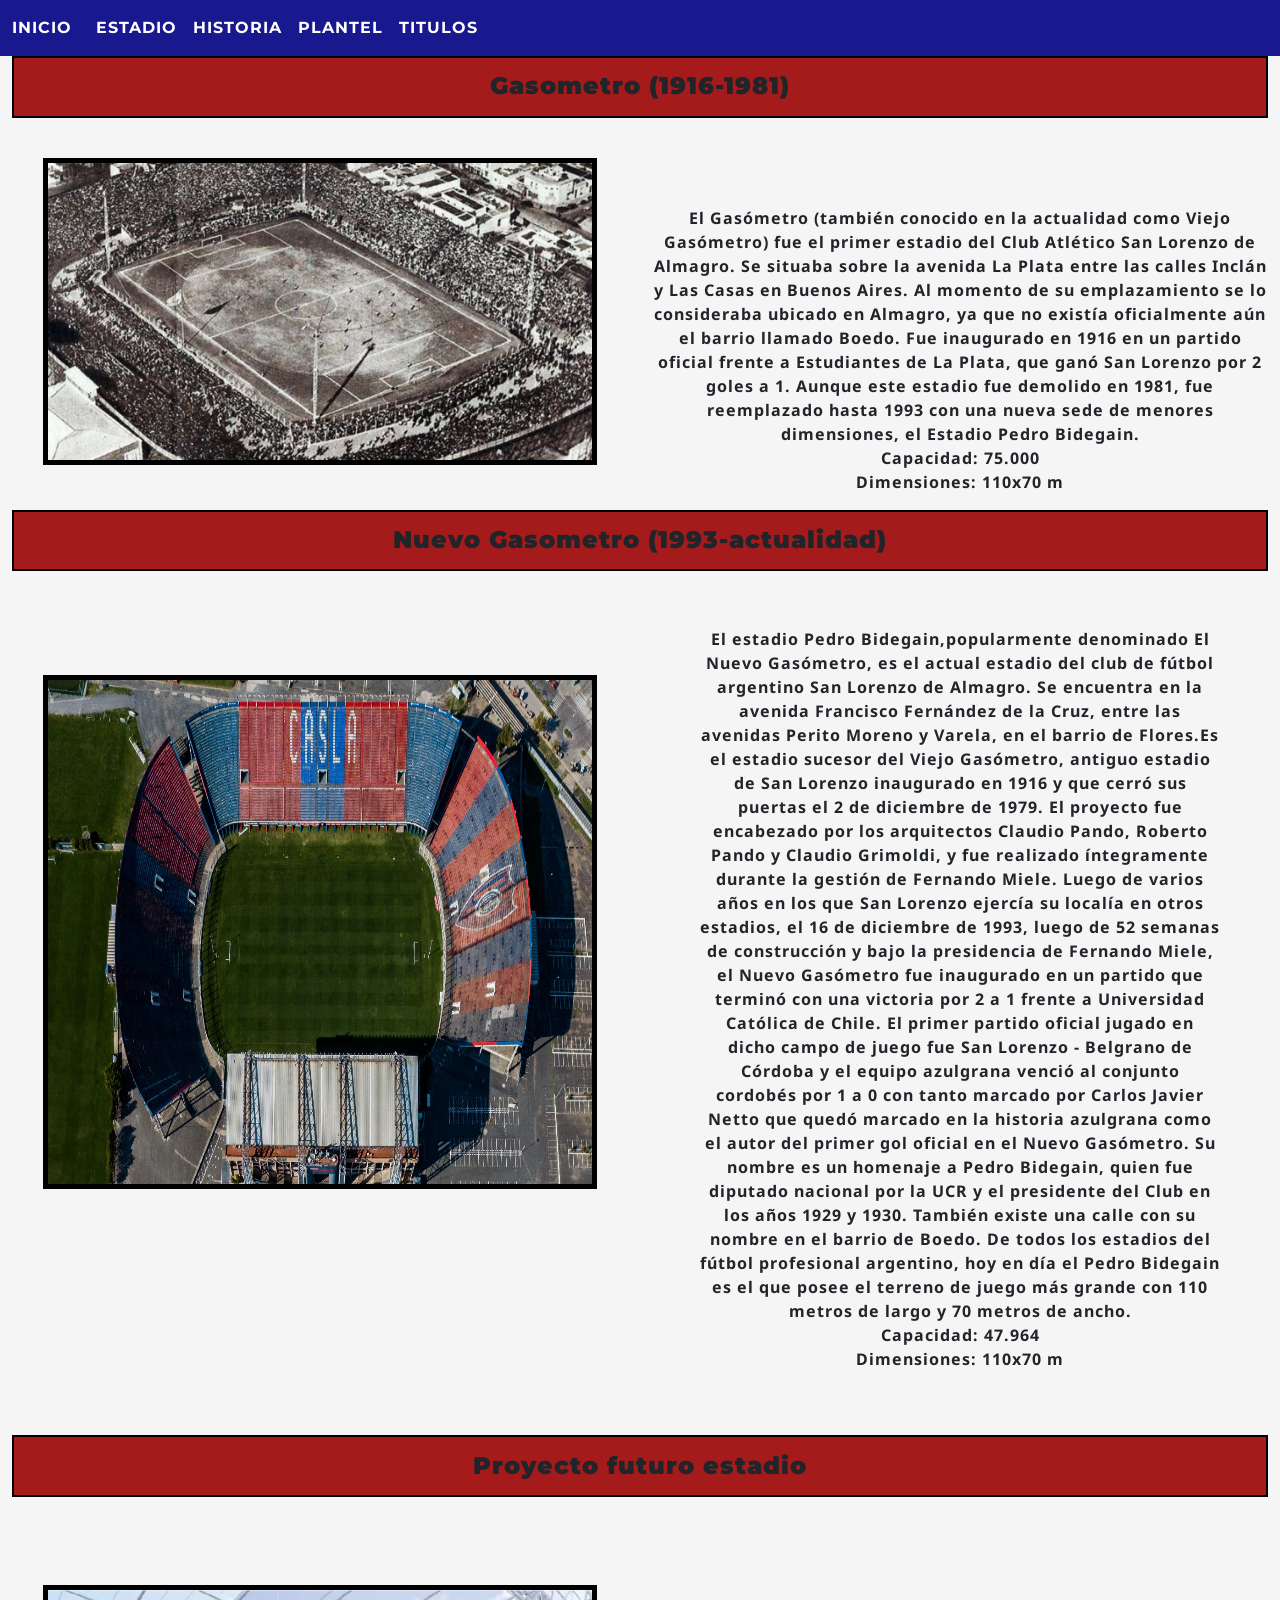
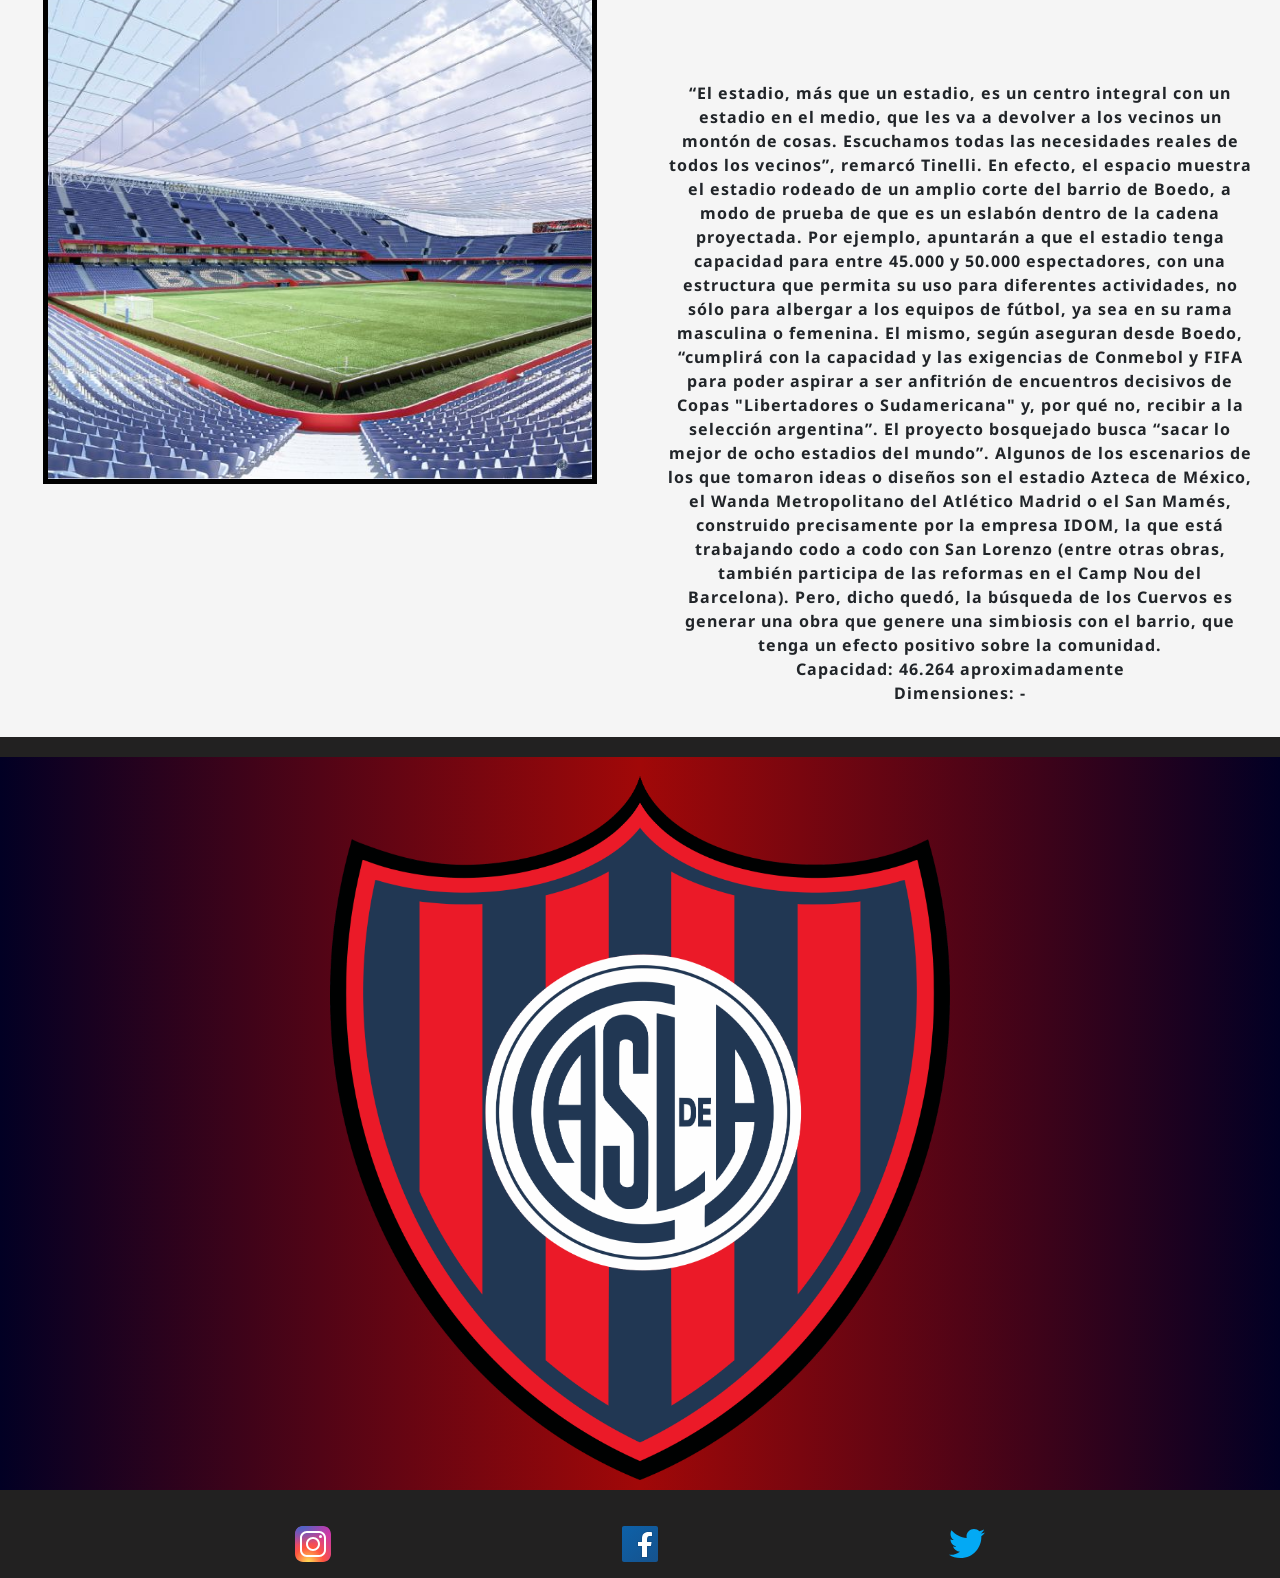
==== commit df9dc9e7: "agregue gradiente escudo" ====
--- a/section/estadio.html
+++ b/section/estadio.html
@@ -11,7 +11,7 @@
 </head>
 <body>
         <header>
-            <nav class="navbar navbar-expand-lg navbar-dark color-nav a-nav">
+            <nav class="navbar navbar-expand-lg navbar-dark color-nav">
                 <div class="container-fluid">
                     <a class="navbar-brand text-white" href="../index.html">INICIO</a>
                     <button class="navbar-toggler" type="button" data-bs-toggle="collapse" data-bs-target="#navbarNav"
--- a/css/styles.css
+++ b/css/styles.css
@@ -17,11 +17,15 @@
 }
 
 .color-nav{
-    background-color: rgb(26, 26, 168);
-}
-
-.colorenlace{
-    color: white;
+    background-color: rgb(24, 24, 143);
+}
+
+.nav-link{
+    font-size: 1em;
+}
+
+.navbar-brand{
+    font-size: 1em;
 }
 
 .viejo-gasometro{
@@ -29,10 +33,11 @@
 }
 
 .viejo-gasometro h1{
-    background-color: rgb(190, 37, 37);
-    padding: 0.6em;
-    font-weight: bolder;
-    font-size: 1.5em;
+    background-color: rgb(165, 27, 27);
+    padding: 0.6em;
+    font-weight: bolder;
+    font-size: 1.5em;
+    border: 2px solid black;
 }
 
 .foto-gasometro{
@@ -47,9 +52,10 @@
 
 .nuevo-gasometro h2{
     font-size: 1.5em;
-    background-color: rgb(190, 37, 37);
-    font-weight: bolder;
-    padding: 0.6em;
+    background-color: rgb(165, 27, 27) ;
+    font-weight: bolder;
+    padding: 0.6em;
+    border: 2px solid black;
 }
 
 .nuevo-gasometro img{
@@ -66,8 +72,9 @@
 .proyecto h3{
     font-weight: bolder;
     font-size: 1.5em;
-    background-color: rgb(190, 37, 37);
-    padding: 0.6em;
+    background-color: rgb(165, 27, 27);
+    padding: 0.6em;
+    border: 2px solid black;
 }
 
 .proyecto img{
@@ -79,6 +86,11 @@
 .proyecto p{
     margin-top: 0.6em;
     font-family: 'Noto Sans', sans-serif;
+}
+
+.escudo{
+    background: rgb(2,0,36);
+    background: linear-gradient(90deg, rgba(2,0,36,1) 0%, rgba(161,8,8,1) 50%, rgba(2,0,36,1) 100%);
 }
 
 .escudo img{
@@ -94,7 +106,6 @@
     justify-content: space-evenly;
     padding: 10px;
     background-color: rgb(34, 33, 33);
-    margin-top: 10px;
 }
 
 @media (min-width: 480px){
@@ -125,6 +136,7 @@
 
 .escudo{
     border-top: 20px solid rgb(34, 33, 33);
+    border-bottom: 20px solid rgb(34, 33, 33);
 }
 
 }
@@ -210,4 +222,62 @@
     margin-top: 5em;
 }
 
+}
+
+
+.noticias h1{
+    font-size: 1.5em;
+    background-color: rgb(165, 27, 27) ;
+    font-weight: bolder;
+    padding: 0.6em;
+    border: 2px solid black;
+}
+
+.noticias h2{
+    font-size: 1.5em;
+    padding: 0.6em;
+    font-weight: bolder
+}
+
+.noticias img{
+    height: 80%;
+    width: 90%;
+    border: 5px solid black;
+}
+
+.noticias p{
+    font-family: 'Noto Sans', sans-serif;
+}
+
+
+.amistosos img{
+    height: 80%;
+    width: 90%;
+    border: 5px solid black;
+}
+
+.amistosos h3{
+    padding: 0.6em;
+    font-weight: bolder;
+    font-size: 1.5em;
+}
+
+.amistosos p{
+    font-family: 'Noto Sans', sans-serif;
+}
+
+.navbar{
+    grid-area: nav;
+}
+
+.noticias{
+    grid-area: noticias;
+}
+
+.amistosos{
+    grid-area: amistosos;
+}
+
+.redes{
+    grid-area: footer;
 }
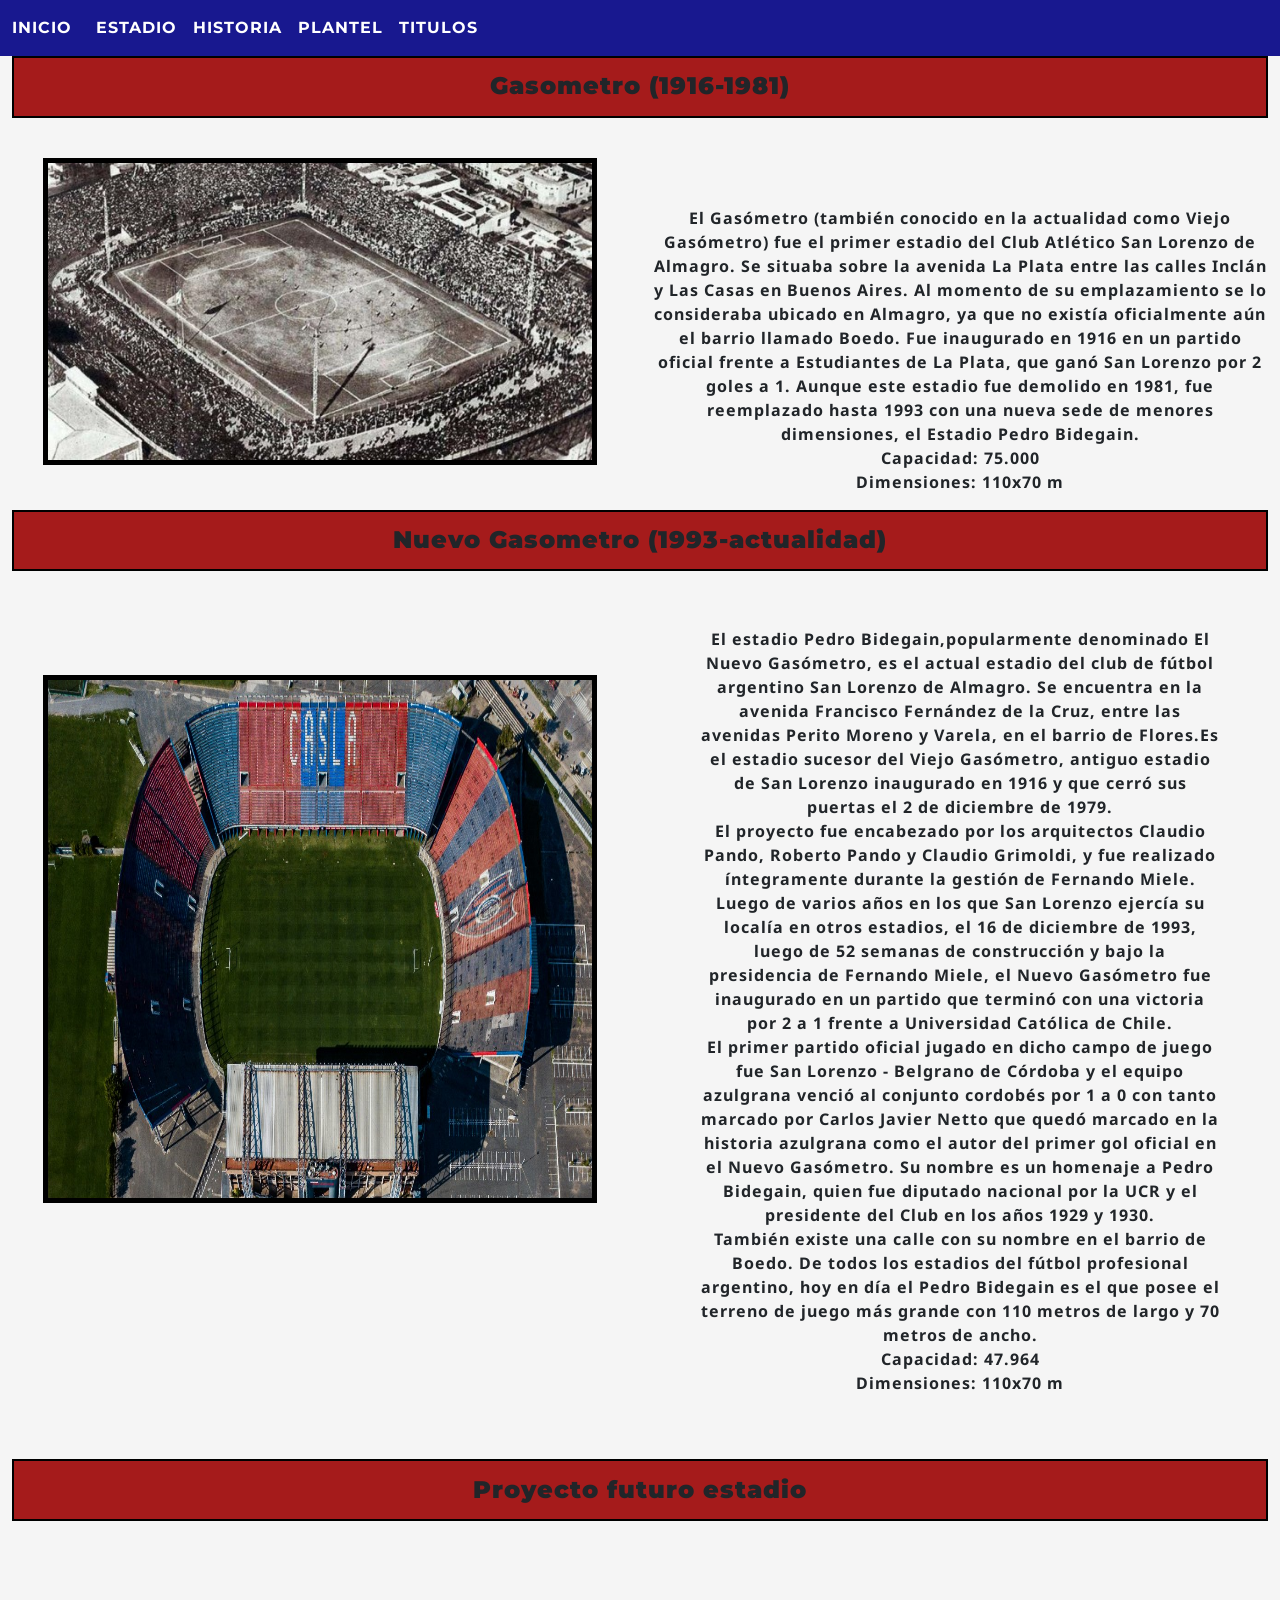
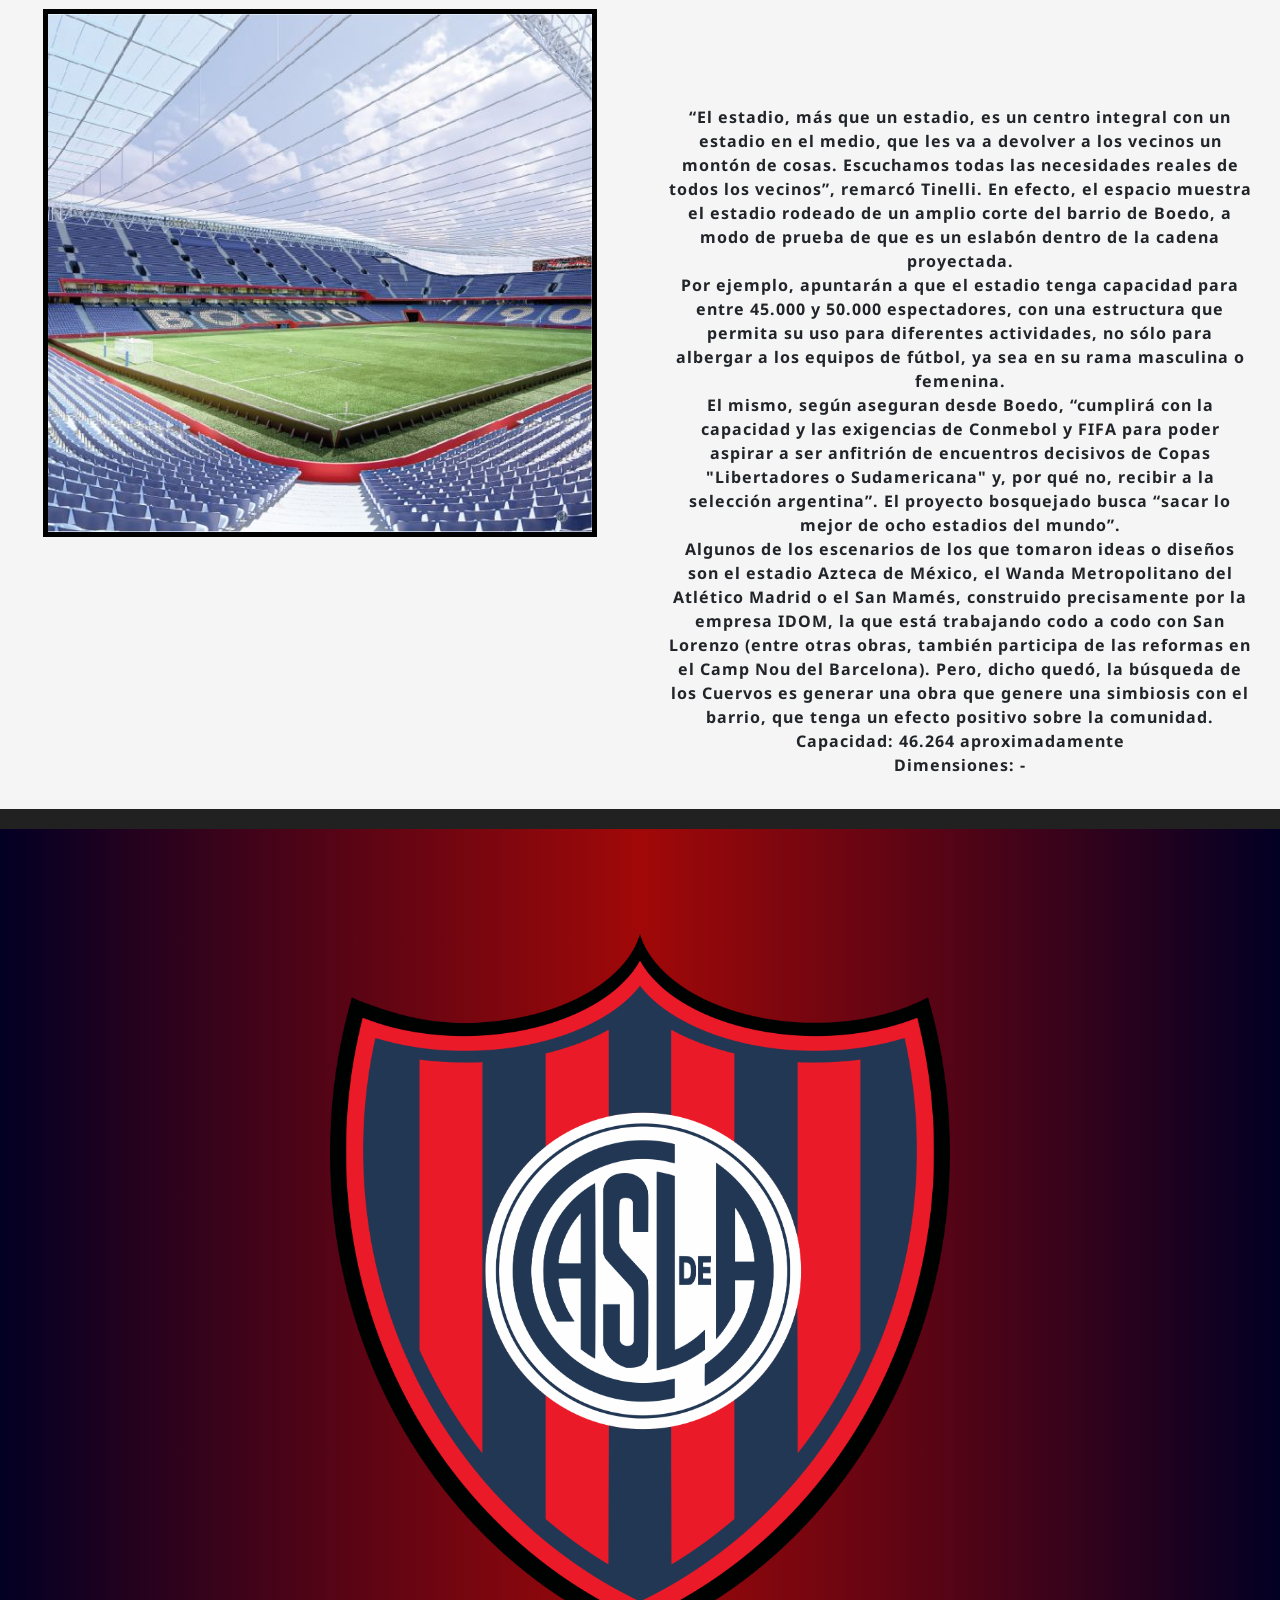
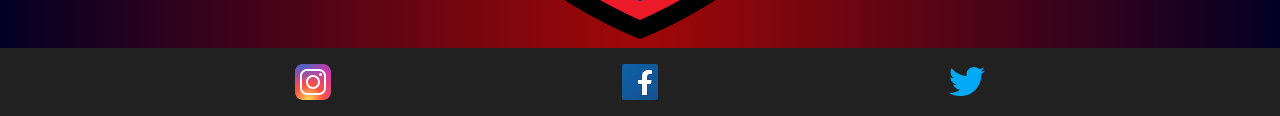
==== commit 755b4aaf: "cambios plantel" ====
--- a/section/estadio.html
+++ b/section/estadio.html
@@ -5,6 +5,7 @@
     <meta http-equiv="X-UA-Compatible" content="IE=edge">
     <meta name="viewport" content="width=device-width, initial-scale=1.0">
     <link href="https://cdn.jsdelivr.net/npm/bootstrap@5.0.2/dist/css/bootstrap.min.css" rel="stylesheet" integrity="sha384-EVSTQN3/azprG1Anm3QDgpJLIm9Nao0Yz1ztcQTwFspd3yD65VohhpuuCOmLASjC" crossorigin="anonymous">
+    <link href="https://unpkg.com/aos@2.3.1/dist/aos.css" rel="stylesheet">
     <link rel="stylesheet" href="../css/styles.css">
     <link rel="shortcut icon" href="../img/pelota.ico" type="image/x-icon">
     <title>San Lorenzo</title>
@@ -39,10 +40,12 @@
         </header>
 
         <main class="container-fluid viejo-gasometro">
-            <h1 class="gasometro">Gasometro (1916-1981)</h1>
+            <h1>Gasometro (1916-1981)</h1>
                 <div class="row">
                     <div class="col-12 col-lg-7 col-xl-6">
-                        <img class="foto-gasometro" src="../img/viejo-gasometro.jpg" alt="antiguo estadio de san lorenzo llamado gasometro">
+                        <img data-aos="fade-down"
+                        data-aos-easing="linear"
+                        data-aos-duration="1500" class="foto-gasometro" src="../img/viejo-gasometro.jpg" alt="antiguo estadio de san lorenzo llamado gasometro">
                     </div>
                     <div class="col-12 col-lg-5 col-xl-6">
                         <p>El Gasómetro (también conocido en la actualidad como Viejo Gasómetro) fue el primer estadio del Club Atlético San Lorenzo de Almagro. Se situaba sobre la avenida La Plata entre las calles Inclán y Las Casas en Buenos Aires. Al momento de su emplazamiento se lo consideraba ubicado en Almagro, ya que no existía oficialmente aún el barrio llamado Boedo. Fue inaugurado en 1916 en un partido oficial frente a Estudiantes de La Plata, que ganó San Lorenzo por 2 goles a 1. Aunque este estadio fue demolido en 1981, fue reemplazado hasta 1993 con una nueva sede de menores dimensiones, el Estadio Pedro Bidegain.<br>Capacidad: 75.000 <br> Dimensiones: 110x70 m</p>
@@ -54,10 +57,11 @@
             <h2>Nuevo Gasometro (1993-actualidad)</h2>
             <div class="row">
                 <div class="col-12 col-lg-7 col-xl-6">
-                    <img src="../img/nuevo-gasometro.png" alt="estadio actual de san lorenzo llamado nuevo gasometro">
+                    <img data-aos="fade-up"
+                    data-aos-duration="3000" src="../img/nuevo-gasometro.png" alt="estadio actual de san lorenzo llamado nuevo gasometro">
                 </div>
                 <div class="col-12 col-lg-5 col-xl-6">
-                    <p>El estadio Pedro Bidegain,​popularmente denominado El Nuevo Gasómetro, es el actual estadio del club de fútbol argentino San Lorenzo de Almagro. Se encuentra en la avenida Francisco Fernández de la Cruz, entre las avenidas Perito Moreno y Varela, en el barrio de Flores.Es el estadio sucesor del Viejo Gasómetro, antiguo estadio de San Lorenzo inaugurado en 1916 y que cerró sus puertas el 2 de diciembre de 1979. El proyecto fue encabezado por los arquitectos Claudio Pando, Roberto Pando y Claudio Grimoldi, y fue realizado íntegramente durante la gestión de Fernando Miele. Luego de varios años en los que San Lorenzo ejercía su localía en otros estadios, el 16 de diciembre de 1993, luego de 52 semanas de construcción y bajo la presidencia de Fernando Miele, el Nuevo Gasómetro fue inaugurado en un partido que terminó con una victoria por 2 a 1 frente a Universidad Católica de Chile. El primer partido oficial jugado en dicho campo de juego fue San Lorenzo - Belgrano de Córdoba y el equipo azulgrana venció al conjunto cordobés por 1 a 0 con tanto marcado por Carlos Javier Netto que quedó marcado en la historia azulgrana como el autor del primer gol oficial en el Nuevo Gasómetro. Su nombre es un homenaje a Pedro Bidegain, quien fue diputado nacional por la UCR y el presidente del Club en los años 1929 y 1930. También existe una calle con su nombre en el barrio de Boedo. De todos los estadios del fútbol profesional argentino, hoy en día el Pedro Bidegain es el que posee el terreno de juego más grande con 110 metros de largo y 70 metros de ancho.​<br>Capacidad: 47.964 <br> Dimensiones: 110x70 m</p>
+                    <p>El estadio Pedro Bidegain,​popularmente denominado El Nuevo Gasómetro, es el actual estadio del club de fútbol argentino San Lorenzo de Almagro. Se encuentra en la avenida Francisco Fernández de la Cruz, entre las avenidas Perito Moreno y Varela, en el barrio de Flores.Es el estadio sucesor del Viejo Gasómetro, antiguo estadio de San Lorenzo inaugurado en 1916 y que cerró sus puertas el 2 de diciembre de 1979. <br> El proyecto fue encabezado por los arquitectos Claudio Pando, Roberto Pando y Claudio Grimoldi, y fue realizado íntegramente durante la gestión de Fernando Miele. Luego de varios años en los que San Lorenzo ejercía su localía en otros estadios, el 16 de diciembre de 1993, luego de 52 semanas de construcción y bajo la presidencia de Fernando Miele, el Nuevo Gasómetro fue inaugurado en un partido que terminó con una victoria por 2 a 1 frente a Universidad Católica de Chile. <br> El primer partido oficial jugado en dicho campo de juego fue San Lorenzo - Belgrano de Córdoba y el equipo azulgrana venció al conjunto cordobés por 1 a 0 con tanto marcado por Carlos Javier Netto que quedó marcado en la historia azulgrana como el autor del primer gol oficial en el Nuevo Gasómetro. Su nombre es un homenaje a Pedro Bidegain, quien fue diputado nacional por la UCR y el presidente del Club en los años 1929 y 1930. <br> También existe una calle con su nombre en el barrio de Boedo. De todos los estadios del fútbol profesional argentino, hoy en día el Pedro Bidegain es el que posee el terreno de juego más grande con 110 metros de largo y 70 metros de ancho.​<br>Capacidad: 47.964 <br> Dimensiones: 110x70 m</p>
                 </div>
             </div>
         </section>
@@ -66,10 +70,12 @@
             <h3>Proyecto futuro estadio</h3>
             <div class="row">
                 <div class="col-12 col-lg-7 col-xl-6">
-                    <img src="../img/nuevo-estadio.jpg" alt="proyecto de nuevo estadio de san lorenzo">
+                    <img data-aos="fade-right"
+                    data-aos-offset="300"
+                    data-aos-easing="ease-in-sine" src="../img/nuevo-estadio.jpg" alt="proyecto de nuevo estadio de san lorenzo">
                 </div>
                 <div class="col-12 col-lg-5 col-xl-6">
-                    <p>“El estadio, más que un estadio, es un centro integral con un estadio en el medio, que les va a devolver a los vecinos un montón de cosas. Escuchamos todas las necesidades reales de todos los vecinos”, remarcó Tinelli. En efecto, el espacio muestra el estadio rodeado de un amplio corte del barrio de Boedo, a modo de prueba de que es un eslabón dentro de la cadena proyectada. Por ejemplo, apuntarán a que el estadio tenga capacidad para entre 45.000 y 50.000 espectadores, con una estructura que permita su uso para diferentes actividades, no sólo para albergar a los equipos de fútbol, ya sea en su rama masculina o femenina. El mismo, según aseguran desde Boedo, “cumplirá con la capacidad y las exigencias de Conmebol y FIFA para poder aspirar a ser anfitrión de encuentros decisivos de Copas "Libertadores o Sudamericana" y, por qué no, recibir a la selección argentina”. El proyecto bosquejado busca “sacar lo mejor de ocho estadios del mundo”. Algunos de los escenarios de los que tomaron ideas o diseños son el estadio Azteca de México, el Wanda Metropolitano del Atlético Madrid o el San Mamés, construido precisamente por la empresa IDOM, la que está trabajando codo a codo con San Lorenzo (entre otras obras, también participa de las reformas en el Camp Nou del Barcelona). Pero, dicho quedó, la búsqueda de los Cuervos es generar una obra que genere una simbiosis con el barrio, que tenga un efecto positivo sobre la comunidad.<br> Capacidad: 46.264 aproximadamente <br> Dimensiones: -</p>
+                    <p>“El estadio, más que un estadio, es un centro integral con un estadio en el medio, que les va a devolver a los vecinos un montón de cosas. Escuchamos todas las necesidades reales de todos los vecinos”, remarcó Tinelli. En efecto, el espacio muestra el estadio rodeado de un amplio corte del barrio de Boedo, a modo de prueba de que es un eslabón dentro de la cadena proyectada. <br> Por ejemplo, apuntarán a que el estadio tenga capacidad para entre 45.000 y 50.000 espectadores, con una estructura que permita su uso para diferentes actividades, no sólo para albergar a los equipos de fútbol, ya sea en su rama masculina o femenina. <br> El mismo, según aseguran desde Boedo, “cumplirá con la capacidad y las exigencias de Conmebol y FIFA para poder aspirar a ser anfitrión de encuentros decisivos de Copas "Libertadores o Sudamericana" y, por qué no, recibir a la selección argentina”. El proyecto bosquejado busca “sacar lo mejor de ocho estadios del mundo”. <br> Algunos de los escenarios de los que tomaron ideas o diseños son el estadio Azteca de México, el Wanda Metropolitano del Atlético Madrid o el San Mamés, construido precisamente por la empresa IDOM, la que está trabajando codo a codo con San Lorenzo (entre otras obras, también participa de las reformas en el Camp Nou del Barcelona). Pero, dicho quedó, la búsqueda de los Cuervos es generar una obra que genere una simbiosis con el barrio, que tenga un efecto positivo sobre la comunidad.<br> Capacidad: 46.264 aproximadamente <br> Dimensiones: -</p>
                 </div>
             </div>
         </section>
@@ -86,5 +92,10 @@
 
 <script src="https://cdn.jsdelivr.net/npm/bootstrap@5.0.2/dist/js/bootstrap.bundle.min.js" integrity="sha384-MrcW6ZMFYlzcLA8Nl+NtUVF0sA7MsXsP1UyJoMp4YLEuNSfAP+JcXn/tWtIaxVXM" crossorigin="anonymous"></script>
 
+<script src="https://unpkg.com/aos@2.3.1/dist/aos.js"></script>
+<script>
+    AOS.init();
+  </script>
+
 </body>
 </html>
--- a/css/styles.css
+++ b/css/styles.css
@@ -141,7 +141,7 @@
 
 }
 
-@media (min-width: 768px){
+@media (min-width: 768px){    
 
 .viejo-gasometro p{
     margin-top: 0em;
@@ -222,8 +222,12 @@
     margin-top: 5em;
 }
 
-}
-
+.escudo img{
+    height: 50%;
+    width: 50%;
+}
+
+}
 
 .noticias h1{
     font-size: 1.5em;
@@ -247,6 +251,8 @@
 
 .noticias p{
     font-family: 'Noto Sans', sans-serif;
+    margin-left: 5px;
+    margin-right: 5px;
 }
 
 
@@ -264,6 +270,24 @@
 
 .amistosos p{
     font-family: 'Noto Sans', sans-serif;
+    margin-left: 5px;
+    margin-right: 5px;
+}
+
+.escudo{
+    background: rgb(2,0,36);
+    background: linear-gradient(90deg, rgba(2,0,36,1) 0%, rgba(161,8,8,1) 50%, rgba(2,0,36,1) 100%);
+}
+
+.escudo img{
+    margin-top: 0.6em;
+    padding: 0.6em;
+    height: 50%;
+    width: 50%;
+}
+
+header{
+    grid-area: header;
 }
 
 .navbar{
@@ -278,6 +302,156 @@
     grid-area: amistosos;
 }
 
+.escudo{
+    grid-area: escudo;
+}
+
+footer{
+    grid-area: footer;
+}
+
+@media (min-width: 480px){
+    .grilla-general{
+        display: grid;
+        grid-template-columns: 1fr 1fr;
+        grid-template-areas:
+        "header    header"
+        "nav       nav"
+        "noticias  noticias"
+        "amistosos amistosos"
+        "escudo    escudo"
+        "footer    footer";
+    }
+
+.noticias img{
+    height: 50%;
+    margin-top: 1em;
+}
+
+.amistosos img{
+    height: 50%;
+}
+
+.amistosos{
+    margin-top: 14em;
+    padding: 1em;
+}
+
+.escudo img{
+    margin-top: 6em;
+    height: 70%;
+}
+}
+
+@media (min-width: 768px){
+    .grilla-general{
+        grid-template-columns: 1fr 1fr 1fr;
+        grid-template-areas: 
+        "header    header    header"
+        "nav       nav       nav"
+        "noticias  noticias  noticias"
+        "amistosos amistosos amistosos"
+        "escudo    escudo    escudo"
+        "footer    footer    footer";
+    }
+
+
+.noticias p{
+    padding: 3em;
+}
+
+.amistosos{
+    border-top: 3em solid rgb(34, 33, 33);
+    padding: 3em;
+}
+
+.amistosos h3{
+    padding: 1em;
+}
+
+.amistosos p{
+    padding: 1em;
+}
+
+.escudo{
+    border-bottom: 0px;
+}
+}
+
+@media (min-width: 1024px){
+    .grilla-general{
+        grid-template-columns: 1fr 1fr 1fr;
+        grid-template-areas: 
+        "header    header    header"
+        "nav       nav       nav"
+        "noticias  noticias  noticias"
+        "amistosos amistosos amistosos"
+        "escudo    escudo    escudo"
+        "footer    footer    footer";
+    }
+
+.noticias img{
+    width: 60%;
+}
+
+.amistosos img{
+    width: 60%;
+    height: 70%;
+}
+}
+
+.plantel-profesional h1{
+    font-size: 1.5em;
+    background-color: rgb(165, 27, 27) ;
+    font-weight: bolder;
+    padding: 0.6em;
+    border: 2px solid black;
+}
+
+.fotos-plantel h2{
+    font-size: 2em;
+    padding: 1.5em;
+    font-weight: bolder;
+    color: red;
+}
+
+.fotos-plantel h3{
+    font-size: 2em;
+    padding: 1.5em;
+    font-weight: bolder;
+    color: red;
+}
+
+.fotos-plantel h4{
+    font-size: 2em;
+    padding: 1.5em;
+    font-weight: bolder;
+    color: red;
+}
+.fotos-plantel h5{
+    font-size: 2em;
+    padding: 1.5em;
+    font-weight: bolder;
+    color: red;
+}
+
+.fotos-plantel h6{
+    font-size: 2em;
+    padding: 1.5em;
+    font-weight: bolder;
+    color: red;
+}
+
+.fotos-plantel img{
+    height: 20%;
+    width: 15%;
+    padding: 1em;
+}
+
 .redes{
-    grid-area: footer;
+    display: flex;
+    flex-direction: row;
+    justify-content: space-evenly;
+    padding: 10px;
+    background-color: rgb(34, 33, 33);
 }
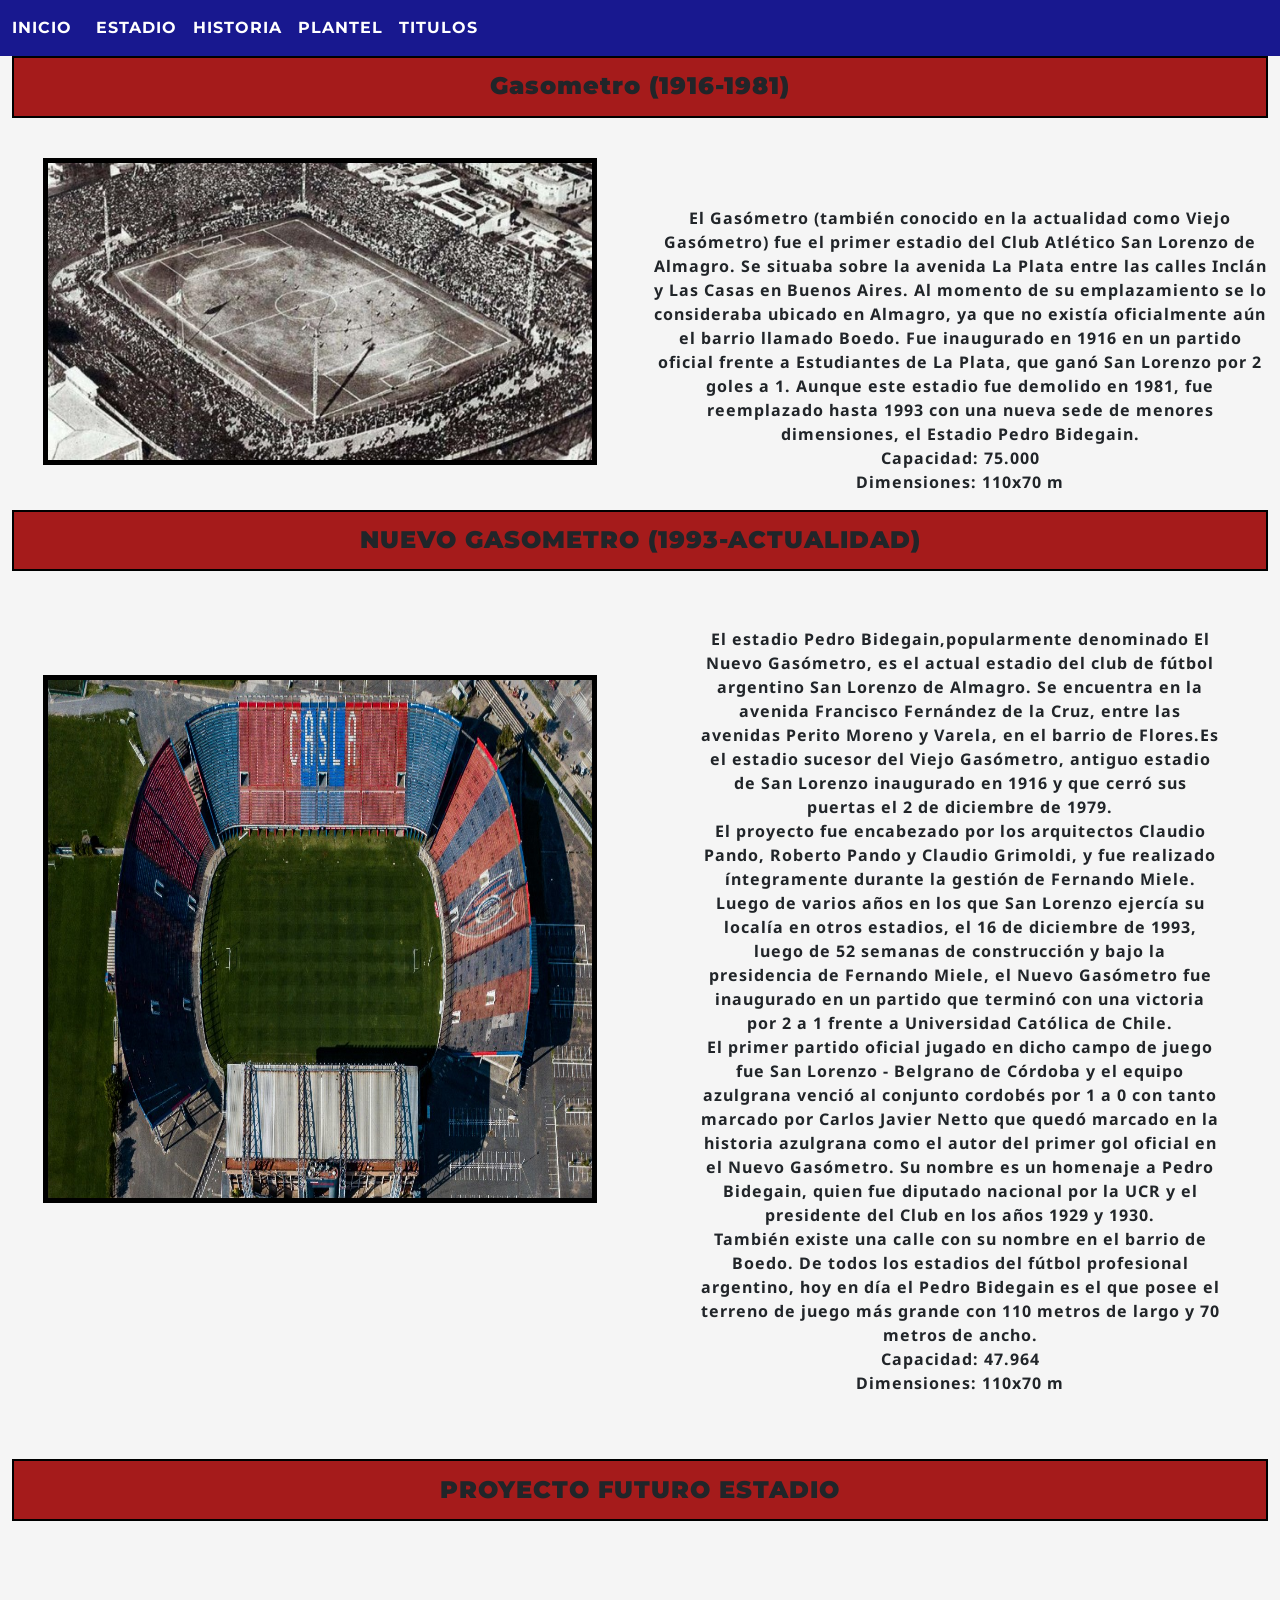
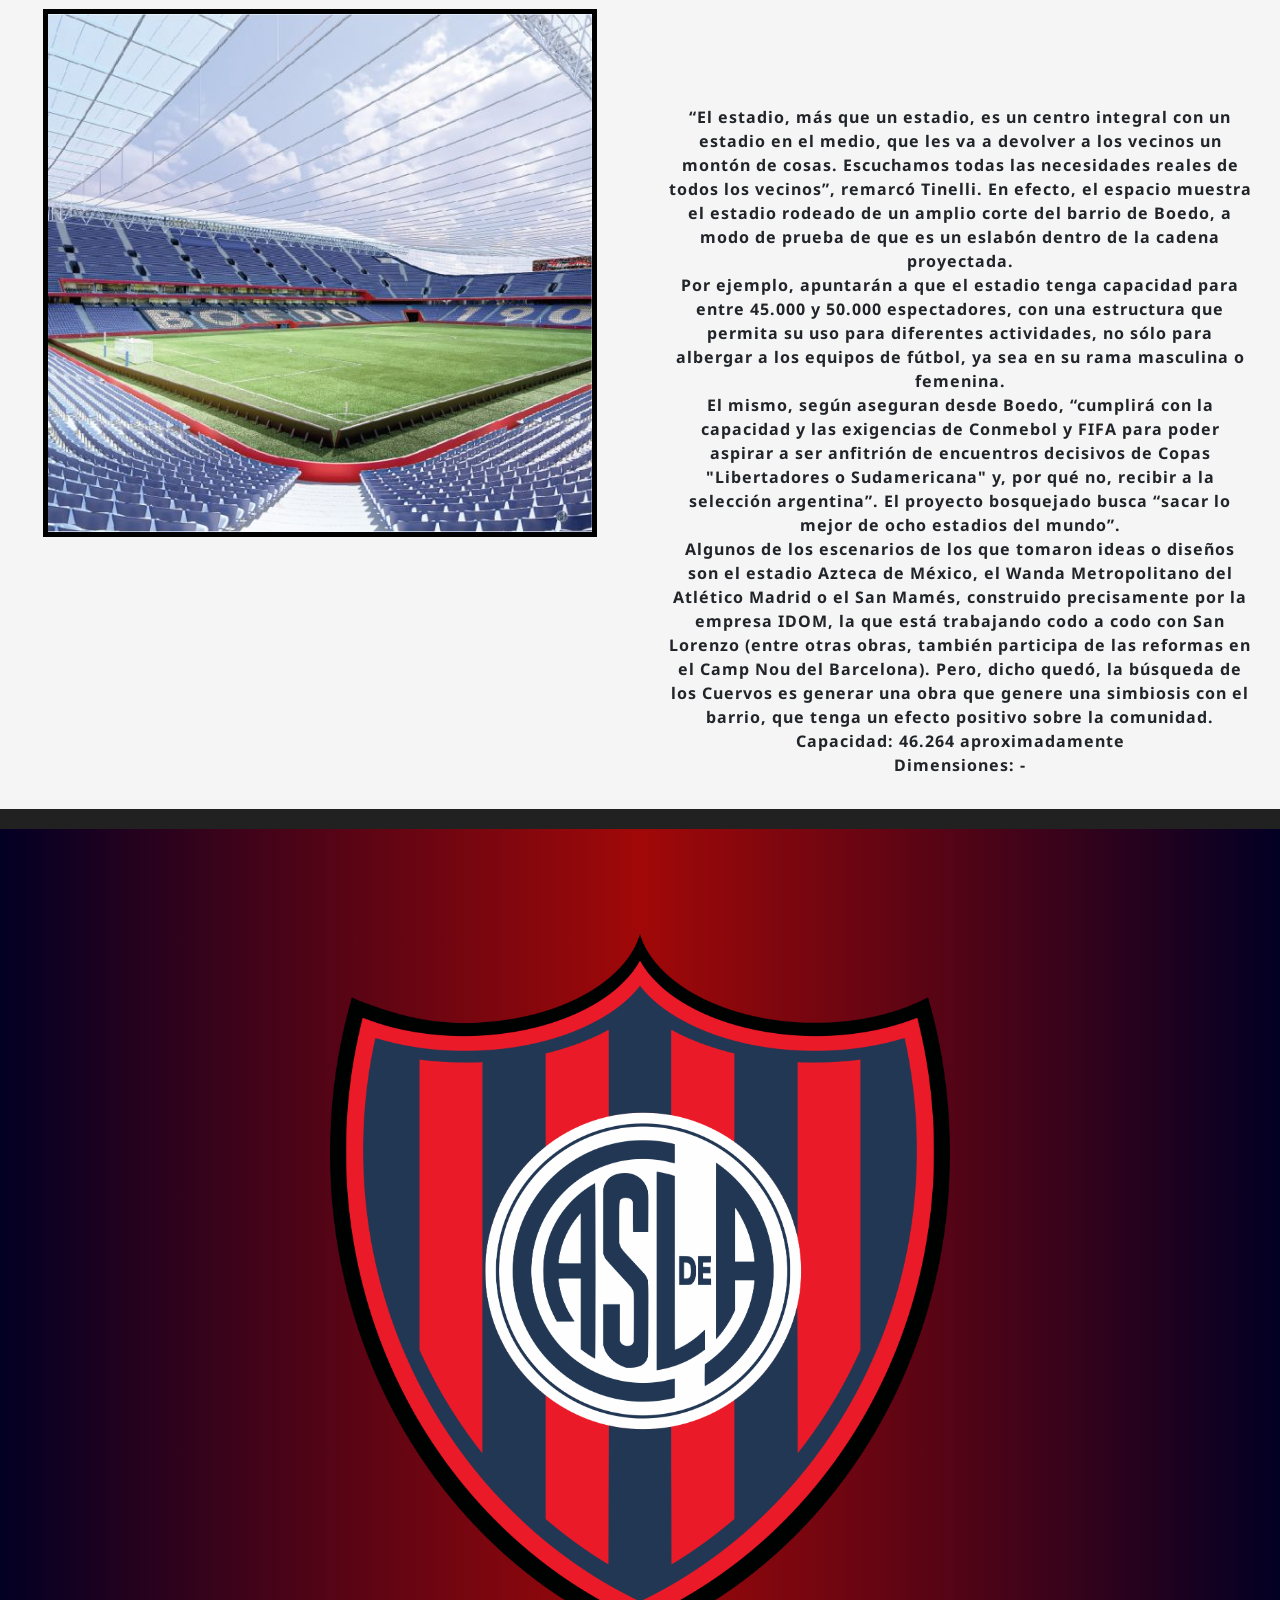
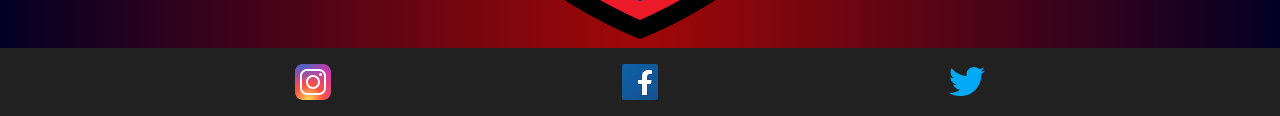
==== commit f88f1e2f: "cambios sass" ====
--- a/section/estadio.html
+++ b/section/estadio.html
@@ -4,11 +4,13 @@
     <meta charset="UTF-8">
     <meta http-equiv="X-UA-Compatible" content="IE=edge">
     <meta name="viewport" content="width=device-width, initial-scale=1.0">
+    <meta name="keywords" content="nuevo gasometro, gasometro, proyecto, san lorenzo, futbol, lpf">
+    <meta name="description" content="Los 3 estadios de San lorenzo, empezando por el Gasometro, Nuevo Gasometro (actual) y el proyecto para el futuro estadio">
     <link href="https://cdn.jsdelivr.net/npm/bootstrap@5.0.2/dist/css/bootstrap.min.css" rel="stylesheet" integrity="sha384-EVSTQN3/azprG1Anm3QDgpJLIm9Nao0Yz1ztcQTwFspd3yD65VohhpuuCOmLASjC" crossorigin="anonymous">
     <link href="https://unpkg.com/aos@2.3.1/dist/aos.css" rel="stylesheet">
-    <link rel="stylesheet" href="../css/styles.css">
+    <link rel="stylesheet" href="../css/estilos.css">
     <link rel="shortcut icon" href="../img/pelota.ico" type="image/x-icon">
-    <title>San Lorenzo</title>
+    <title>Estadio</title>
 </head>
 <body>
         <header>
--- a/css/estilos.css
+++ b/css/estilos.css
@@ -0,0 +1,522 @@
+@import url("https://fonts.googleapis.com/css2?family=Montserrat:ital,wght@0,400;1,200&family=Noto+Sans:ital,wght@0,200;1,400&display=swap");
+.escudo img {
+  width: 50%;
+  height: 50%;
+}
+
+* {
+  margin: 0px;
+  padding: 0px;
+}
+
+body {
+  font-family: "Montserrat", sans-serif;
+  min-height: 100vh;
+  flex-direction: column;
+  font-weight: bolder;
+  background-color: whitesmoke;
+  letter-spacing: 1px;
+  display: flex;
+  text-align: center;
+}
+
+.noticias h1 {
+  font-size: 1.5em;
+  background-color: rgb(165, 27, 27);
+  font-weight: bolder;
+  padding: 0.6em;
+  border: 2px solid black;
+}
+.noticias h2 {
+  font-size: 1.5em;
+  padding: 0.6em;
+  font-weight: bolder;
+}
+.noticias img {
+  height: 80%;
+  width: 90%;
+  border: 5px solid black;
+}
+.noticias p {
+  font-family: "Noto Sans", sans-serif;
+  margin-left: 5px;
+  margin-right: 5px;
+}
+
+.color-nav {
+  background-color: rgb(24, 24, 143);
+}
+
+.nav-link {
+  font-size: 1em;
+}
+
+.navbar-brand {
+  font-size: 1em;
+}
+
+.viejo-gasometro {
+  width: 100%;
+}
+
+.viejo-gasometro h1 {
+  background-color: rgb(165, 27, 27);
+  padding: 0.6em;
+  font-weight: bolder;
+  font-size: 1.5em;
+  border: 2px solid black;
+}
+
+.foto-gasometro {
+  height: 80%;
+  width: 90%;
+  border: 5px solid black;
+}
+
+.viejo-gasometro p {
+  font-family: "Noto Sans", sans-serif;
+}
+
+.nuevo-gasometro h2 {
+  font-size: 1.5em;
+  background-color: rgb(165, 27, 27);
+  font-weight: bolder;
+  padding: 0.6em;
+  border: 2px solid black;
+}
+
+.nuevo-gasometro img {
+  height: 80%;
+  width: 90%;
+  border: 5px solid black;
+}
+
+.nuevo-gasometro p {
+  margin-top: 0.6em;
+  font-family: "Noto Sans", sans-serif;
+}
+
+.proyecto h3 {
+  font-weight: bolder;
+  font-size: 1.5em;
+  background-color: rgb(165, 27, 27);
+  padding: 0.6em;
+  border: 2px solid black;
+}
+
+.proyecto img {
+  height: 80%;
+  width: 90%;
+  border: 5px solid black;
+}
+
+.proyecto p {
+  margin-top: 0.6em;
+  font-family: "Noto Sans", sans-serif;
+}
+
+.escudo {
+  background: rgb(2, 0, 36);
+  background: linear-gradient(90deg, rgb(2, 0, 36) 0%, rgb(161, 8, 8) 50%, rgb(2, 0, 36) 100%);
+}
+
+.escudo img {
+  margin-top: 0.6em;
+  padding: 0.6em;
+  height: 50%;
+  width: 50%;
+}
+
+.redes {
+  display: flex;
+  flex-direction: row;
+  justify-content: space-evenly;
+  padding: 10px;
+  background-color: rgb(34, 33, 33);
+  margin-top: 0em;
+}
+
+@media (min-width: 480px) {
+  .escudo {
+    margin-bottom: -1em;
+  }
+  .foto-gasometro {
+    margin-top: 1em;
+  }
+  .viejo-gasometro p {
+    margin-top: -1.5em;
+  }
+  .nuevo-gasometro img {
+    margin-top: 1em;
+  }
+  .nuevo-gasometro p {
+    margin-top: -1.5em;
+  }
+  .proyecto img {
+    margin-top: 1em;
+  }
+  .proyecto p {
+    margin-top: -3em;
+  }
+  .escudo {
+    border-top: 20px solid rgb(34, 33, 33);
+    border-bottom: 20px solid rgb(34, 33, 33);
+  }
+  .redes {
+    margin-top: 0em;
+  }
+}
+@media (min-width: 768px) {
+  .viejo-gasometro p {
+    margin-top: 0em;
+  }
+  .nuevo-gasometro img {
+    margin-top: 10em;
+    height: 60%;
+  }
+  .nuevo-gasometro p {
+    margin-top: 0em;
+  }
+  .proyecto p {
+    margin-top: 0em;
+  }
+  .proyecto img {
+    margin-top: 5em;
+  }
+}
+@media (min-width: 1024px) {
+  .navbar-brand:hover {
+    color: rgb(196, 192, 192) !important;
+  }
+  .nav-link:hover {
+    color: rgb(196, 192, 192) !important;
+  }
+  .foto-gasometro {
+    margin-top: 2em;
+  }
+  .nuevo-gasometro p {
+    margin-top: 0em;
+  }
+  .nuevo-gasometro img {
+    margin-top: 10em;
+    height: 60%;
+  }
+  .proyecto img {
+    height: 60%;
+    margin-top: 10em;
+  }
+  .proyecto p {
+    margin-top: 0em;
+  }
+  .escudo img {
+    height: 80%;
+  }
+}
+@media (min-width: 1200px) {
+  .viejo-gasometro p {
+    margin-top: 5em;
+  }
+  .nuevo-gasometro img {
+    margin-top: 6em;
+  }
+  .nuevo-gasometro p {
+    padding: 3em;
+  }
+  .proyecto p {
+    padding: 1em;
+    margin-top: 10em;
+  }
+  .proyecto img {
+    margin-top: 5em;
+  }
+}
+.amistosos img {
+  height: 80%;
+  width: 90%;
+  border: 5px solid black;
+}
+
+.amistosos h3 {
+  padding: 0.6em;
+  font-weight: bolder;
+  font-size: 1.5em;
+}
+
+.amistosos p {
+  font-family: "Noto Sans", sans-serif;
+  margin-left: 5px;
+  margin-right: 5px;
+}
+
+.escudo {
+  background: rgb(2, 0, 36);
+  background: linear-gradient(90deg, rgb(2, 0, 36) 0%, rgb(161, 8, 8) 50%, rgb(2, 0, 36) 100%);
+}
+
+.escudo img {
+  margin-top: 0.6em;
+  padding: 0.6em;
+  height: 50%;
+  width: 50%;
+}
+
+header {
+  grid-area: header;
+}
+
+.navbar {
+  grid-area: nav;
+}
+
+.noticias {
+  grid-area: noticias;
+}
+
+.amistosos {
+  grid-area: amistosos;
+}
+
+.escudo {
+  grid-area: escudo;
+}
+
+footer {
+  grid-area: footer;
+}
+
+@media (min-width: 480px) {
+  .grilla-general {
+    display: grid;
+    grid-template-columns: 1fr 1fr;
+    grid-template-areas: "header    header" "nav       nav" "noticias  noticias" "amistosos amistosos" "escudo    escudo" "footer    footer";
+  }
+  .noticias img {
+    height: 50%;
+    margin-top: 1em;
+  }
+  .amistosos img {
+    height: 50%;
+  }
+  .amistosos {
+    margin-top: 14em;
+    padding: 1em;
+  }
+  .escudo img {
+    margin-top: 6em;
+    height: 70%;
+  }
+  .redes {
+    margin-top: 0em;
+  }
+}
+@media (min-width: 768px) {
+  .grilla-general {
+    grid-template-columns: 1fr 1fr 1fr;
+    grid-template-areas: "header    header    header" "nav       nav       nav" "noticias  noticias  noticias" "amistosos amistosos amistosos" "escudo    escudo    escudo" "footer    footer    footer";
+  }
+  .noticias p {
+    padding: 3em;
+  }
+  .amistosos {
+    border-top: 3em solid rgb(34, 33, 33);
+    padding: 3em;
+  }
+  .amistosos h3 {
+    padding: 1em;
+  }
+  .amistosos p {
+    padding: 1em;
+  }
+  .escudo {
+    border-bottom: 0px;
+  }
+}
+@media (min-width: 1024px) {
+  .grilla-general {
+    grid-template-columns: 1fr 1fr 1fr;
+    grid-template-areas: "header    header    header" "nav       nav       nav" "noticias  noticias  noticias" "amistosos amistosos amistosos" "escudo    escudo    escudo" "footer    footer    footer";
+  }
+  .noticias img {
+    width: 60%;
+  }
+  .amistosos img {
+    width: 60%;
+    height: 70%;
+  }
+  .escudo img {
+    height: 80%;
+  }
+}
+.plantel-profesional h1 {
+  font-size: 1.5em;
+  background-color: rgb(165, 27, 27);
+  font-weight: bolder;
+  padding: 0.6em;
+  border: 2px solid black;
+}
+
+.fotos-plantel h2 {
+  font-size: 1.7em;
+  padding: 1.5em;
+  font-weight: bolder;
+  color: red;
+}
+
+.fotos-plantel h3, h4, h5 {
+  font-size: 1.7em;
+  padding: 1.5em;
+  font-weight: bolder;
+  color: red;
+}
+
+.fotos-plantel h6 {
+  font-size: 1.7em;
+  padding: 1.5em;
+  font-weight: bolder;
+  color: red;
+  text-transform: uppercase;
+}
+
+.fotos-plantel img {
+  height: 40%;
+  width: 40%;
+  padding: 0.5em;
+}
+
+.redes {
+  display: flex;
+  flex-direction: row;
+  justify-content: space-evenly;
+  padding: 10px;
+  background-color: rgb(34, 33, 33);
+}
+
+@media (min-width: 480px) {
+  .fotos-plantel img {
+    height: 35%;
+    width: 35%;
+    padding: 0.5em;
+  }
+}
+@media (min-width: 768px) {
+  .fotos-plantel img {
+    height: 30%;
+    width: 30%;
+    padding: 0.5em;
+  }
+}
+@media (min-width: 1024px) {
+  .fotos-plantel img {
+    height: 25%;
+    width: 25%;
+    padding: 0.5em;
+  }
+}
+.fundador h1 {
+  font-size: 1.5em;
+  background-color: rgb(165, 27, 27);
+  font-weight: bolder;
+  padding: 0.6em;
+  border: 2px solid black;
+}
+
+.fundador p {
+  padding: 1em;
+  font-family: "Noto Sans", sans-serif;
+}
+
+.francisco h2 {
+  font-size: 1.5em;
+  background-color: rgb(165, 27, 27);
+  font-weight: bolder;
+  padding: 0.6em;
+  border: 2px solid black;
+}
+
+.francisco img {
+  width: 90%;
+  height: 80%;
+  border: 2px solid black;
+}
+
+.francisco p {
+  margin-top: -0.8em;
+  font-family: "Noto Sans", sans-serif;
+}
+
+@media (min-width: 480px) {
+  .francisco p {
+    margin-top: -2.7em;
+  }
+  .redes {
+    margin-top: 1em;
+  }
+}
+@media (min-width: 768px) {
+  .francisco p {
+    margin-top: -4em;
+  }
+}
+@media (min-width: 1024px) {
+  .fundador p {
+    font-size: 1.2em;
+  }
+  .francisco p {
+    margin-top: -6em;
+    font-size: 1.2em;
+  }
+}
+ul li {
+  list-style-type: none;
+}
+
+.copas h1 {
+  font-size: 1.5em;
+  background-color: rgb(165, 27, 27);
+  font-weight: bolder;
+  padding: 0.6em;
+  border: 2px solid black;
+}
+
+.copas p {
+  padding: 1em;
+  font-family: "Noto Sans", sans-serif;
+  font-weight: bolder;
+}
+
+.copas img {
+  width: 90%;
+  height: 80%;
+  border: 2px solid black;
+}
+
+.campeonatos, h2, h3, h4, h5 {
+  text-transform: uppercase;
+  font-weight: bolder;
+}
+
+.locales, .nacionales {
+  color: red;
+}
+
+.campeonatos ul li {
+  font-family: "Noto Sans", sans-serif;
+  padding: 1em;
+}
+
+@media (min-width: 480px) {
+  .copas img {
+    height: 90%;
+  }
+}
+@media (min-width: 768px) {
+  .copas p {
+    font-size: 1.2em;
+  }
+}
+@media (min-width: 1024px) {
+  .copas img {
+    height: 90%;
+    width: 70%;
+  }
+}/*# sourceMappingURL=estilos.css.map */
